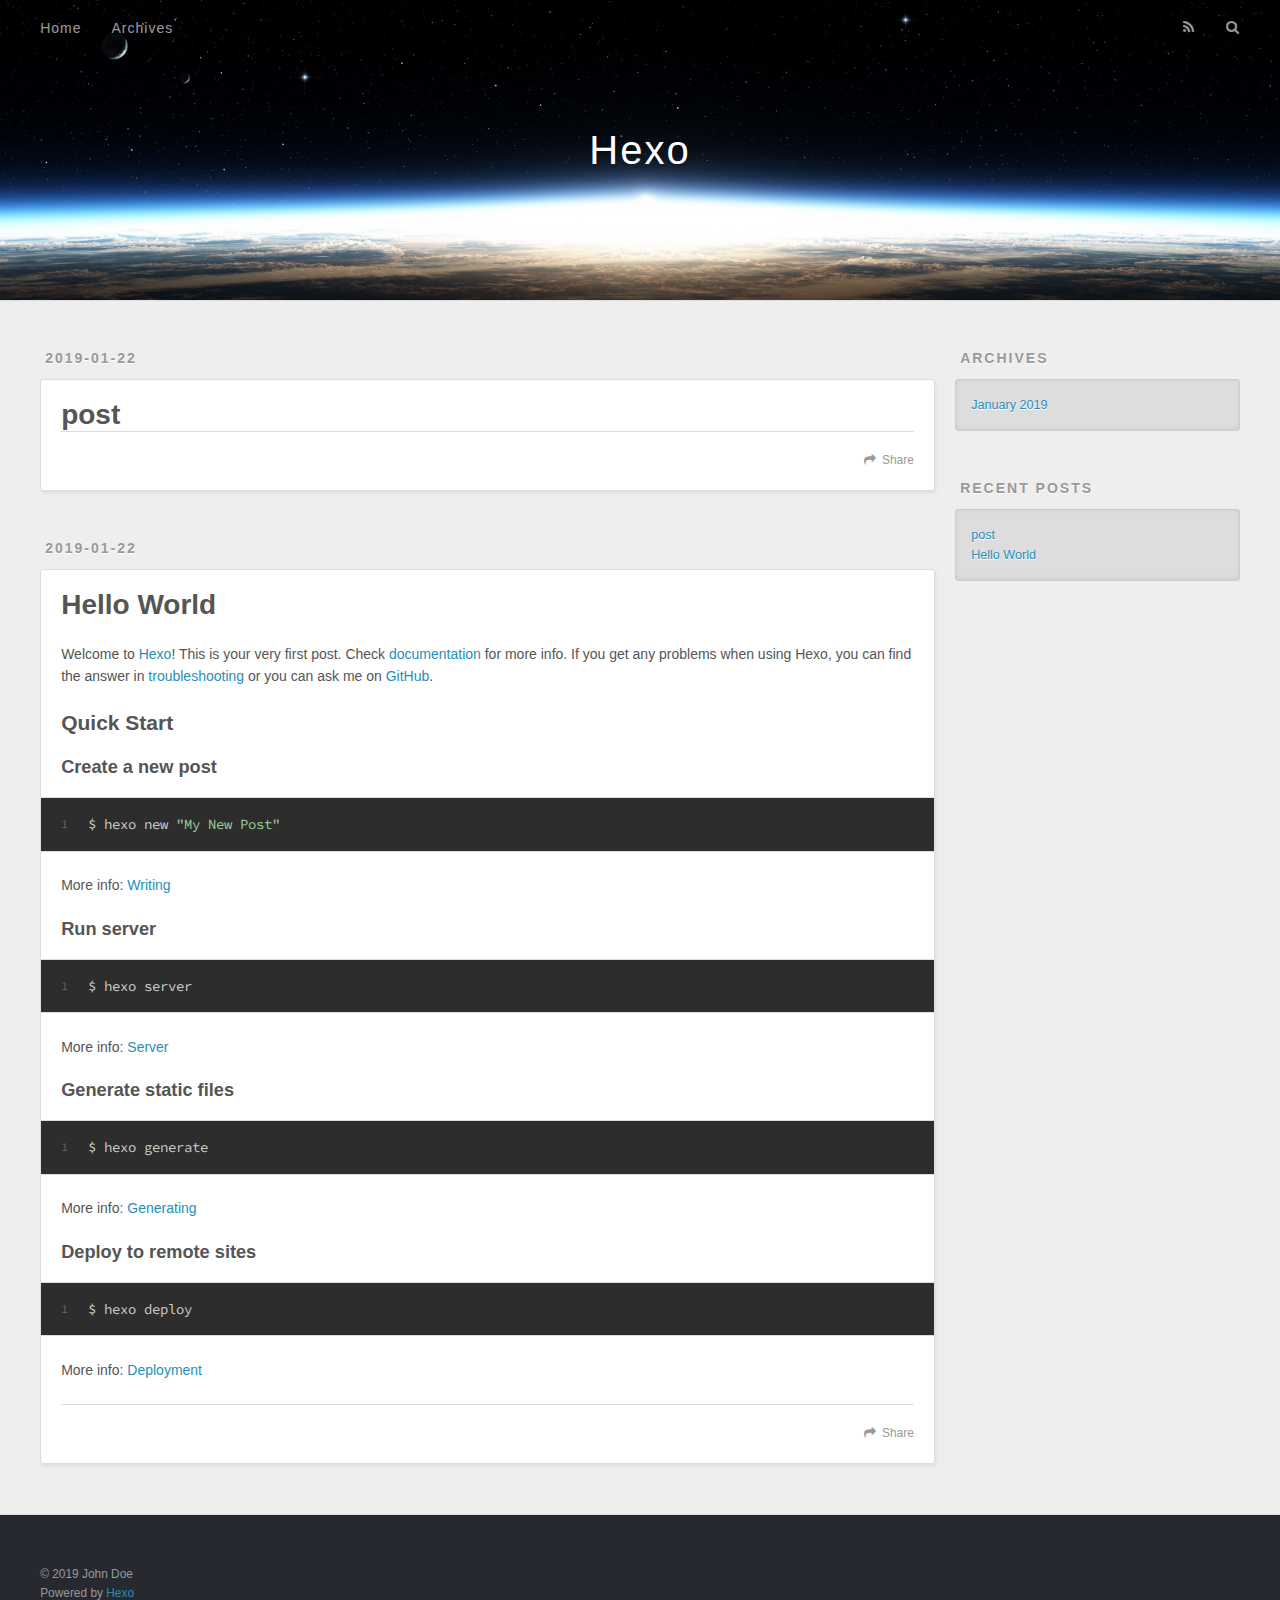
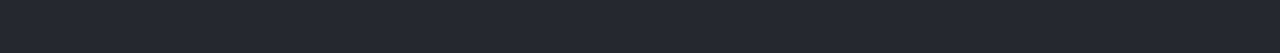
==== index.html @ 8feffb4b "Site updated: 2019-01-22 22:47:44" ====
<!DOCTYPE html>
<html>
<head><meta name="generator" content="Hexo 3.8.0">
  <meta charset="utf-8">
  

  
  <title>Hexo</title>
  <meta name="viewport" content="width=device-width, initial-scale=1, maximum-scale=1">
  <meta property="og:type" content="website">
<meta property="og:title" content="Hexo">
<meta property="og:url" content="http://yoursite.com/index.html">
<meta property="og:site_name" content="Hexo">
<meta property="og:locale" content="default">
<meta name="twitter:card" content="summary">
<meta name="twitter:title" content="Hexo">
  
    <link rel="alternate" href="/atom.xml" title="Hexo" type="application/atom+xml">
  
  
    <link rel="icon" href="/favicon.png">
  
  
    <link href="//fonts.googleapis.com/css?family=Source+Code+Pro" rel="stylesheet" type="text/css">
  
  <link rel="stylesheet" href="/css/style.css">
</head>
</html>
<body>
  <div id="container">
    <div id="wrap">
      <header id="header">
  <div id="banner"></div>
  <div id="header-outer" class="outer">
    <div id="header-title" class="inner">
      <h1 id="logo-wrap">
        <a href="/" id="logo">Hexo</a>
      </h1>
      
    </div>
    <div id="header-inner" class="inner">
      <nav id="main-nav">
        <a id="main-nav-toggle" class="nav-icon"></a>
        
          <a class="main-nav-link" href="/">Home</a>
        
          <a class="main-nav-link" href="/archives">Archives</a>
        
      </nav>
      <nav id="sub-nav">
        
          <a id="nav-rss-link" class="nav-icon" href="/atom.xml" title="RSS Feed"></a>
        
        <a id="nav-search-btn" class="nav-icon" title="Search"></a>
      </nav>
      <div id="search-form-wrap">
        <form action="//google.com/search" method="get" accept-charset="UTF-8" class="search-form"><input type="search" name="q" class="search-form-input" placeholder="Search"><button type="submit" class="search-form-submit">&#xF002;</button><input type="hidden" name="sitesearch" value="http://yoursite.com"></form>
      </div>
    </div>
  </div>
</header>
      <div class="outer">
        <section id="main">
  
    <article id="post-post" class="article article-type-post" itemscope="" itemprop="blogPost">
  <div class="article-meta">
    <a href="/2019/01/22/post/" class="article-date">
  <time datetime="2019-01-22T14:46:24.000Z" itemprop="datePublished">2019-01-22</time>
</a>
    
  </div>
  <div class="article-inner">
    
    
      <header class="article-header">
        
  
    <h1 itemprop="name">
      <a class="article-title" href="/2019/01/22/post/">post</a>
    </h1>
  

      </header>
    
    <div class="article-entry" itemprop="articleBody">
      
        
      
    </div>
    <footer class="article-footer">
      <a data-url="http://yoursite.com/2019/01/22/post/" data-id="cjr7vj45r0001ti628z72tds7" class="article-share-link">Share</a>
      
      
    </footer>
  </div>
  
</article>


  
    <article id="post-hello-world" class="article article-type-post" itemscope="" itemprop="blogPost">
  <div class="article-meta">
    <a href="/2019/01/22/hello-world/" class="article-date">
  <time datetime="2019-01-22T14:28:07.000Z" itemprop="datePublished">2019-01-22</time>
</a>
    
  </div>
  <div class="article-inner">
    
    
      <header class="article-header">
        
  
    <h1 itemprop="name">
      <a class="article-title" href="/2019/01/22/hello-world/">Hello World</a>
    </h1>
  

      </header>
    
    <div class="article-entry" itemprop="articleBody">
      
        <p>Welcome to <a href="https://hexo.io/" target="_blank" rel="noopener">Hexo</a>! This is your very first post. Check <a href="https://hexo.io/docs/" target="_blank" rel="noopener">documentation</a> for more info. If you get any problems when using Hexo, you can find the answer in <a href="https://hexo.io/docs/troubleshooting.html" target="_blank" rel="noopener">troubleshooting</a> or you can ask me on <a href="https://github.com/hexojs/hexo/issues" target="_blank" rel="noopener">GitHub</a>.</p>
<h2 id="Quick-Start"><a href="#Quick-Start" class="headerlink" title="Quick Start"></a>Quick Start</h2><h3 id="Create-a-new-post"><a href="#Create-a-new-post" class="headerlink" title="Create a new post"></a>Create a new post</h3><figure class="highlight bash"><table><tr><td class="gutter"><pre><span class="line">1</span><br></pre></td><td class="code"><pre><span class="line">$ hexo new <span class="string">"My New Post"</span></span><br></pre></td></tr></table></figure>
<p>More info: <a href="https://hexo.io/docs/writing.html" target="_blank" rel="noopener">Writing</a></p>
<h3 id="Run-server"><a href="#Run-server" class="headerlink" title="Run server"></a>Run server</h3><figure class="highlight bash"><table><tr><td class="gutter"><pre><span class="line">1</span><br></pre></td><td class="code"><pre><span class="line">$ hexo server</span><br></pre></td></tr></table></figure>
<p>More info: <a href="https://hexo.io/docs/server.html" target="_blank" rel="noopener">Server</a></p>
<h3 id="Generate-static-files"><a href="#Generate-static-files" class="headerlink" title="Generate static files"></a>Generate static files</h3><figure class="highlight bash"><table><tr><td class="gutter"><pre><span class="line">1</span><br></pre></td><td class="code"><pre><span class="line">$ hexo generate</span><br></pre></td></tr></table></figure>
<p>More info: <a href="https://hexo.io/docs/generating.html" target="_blank" rel="noopener">Generating</a></p>
<h3 id="Deploy-to-remote-sites"><a href="#Deploy-to-remote-sites" class="headerlink" title="Deploy to remote sites"></a>Deploy to remote sites</h3><figure class="highlight bash"><table><tr><td class="gutter"><pre><span class="line">1</span><br></pre></td><td class="code"><pre><span class="line">$ hexo deploy</span><br></pre></td></tr></table></figure>
<p>More info: <a href="https://hexo.io/docs/deployment.html" target="_blank" rel="noopener">Deployment</a></p>

      
    </div>
    <footer class="article-footer">
      <a data-url="http://yoursite.com/2019/01/22/hello-world/" data-id="cjr7vj45l0000ti627uyu0c24" class="article-share-link">Share</a>
      
      
    </footer>
  </div>
  
</article>


  


</section>
        
          <aside id="sidebar">
  
    

  
    

  
    
  
    
  <div class="widget-wrap">
    <h3 class="widget-title">Archives</h3>
    <div class="widget">
      <ul class="archive-list"><li class="archive-list-item"><a class="archive-list-link" href="/archives/2019/01/">January 2019</a></li></ul>
    </div>
  </div>


  
    
  <div class="widget-wrap">
    <h3 class="widget-title">Recent Posts</h3>
    <div class="widget">
      <ul>
        
          <li>
            <a href="/2019/01/22/post/">post</a>
          </li>
        
          <li>
            <a href="/2019/01/22/hello-world/">Hello World</a>
          </li>
        
      </ul>
    </div>
  </div>

  
</aside>
        
      </div>
      <footer id="footer">
  
  <div class="outer">
    <div id="footer-info" class="inner">
      &copy; 2019 John Doe<br>
      Powered by <a href="http://hexo.io/" target="_blank">Hexo</a>
    </div>
  </div>
</footer>
    </div>
    <nav id="mobile-nav">
  
    <a href="/" class="mobile-nav-link">Home</a>
  
    <a href="/archives" class="mobile-nav-link">Archives</a>
  
</nav>
    

<script src="//ajax.googleapis.com/ajax/libs/jquery/2.0.3/jquery.min.js"></script>


  <link rel="stylesheet" href="/fancybox/jquery.fancybox.css">
  <script src="/fancybox/jquery.fancybox.pack.js"></script>


<script src="/js/script.js"></script>



  </div>
</body>
</html>
---- css/style.css ----
body {
  width: 100%;
}
body:before,
body:after {
  content: "";
  display: table;
}
body:after {
  clear: both;
}
html,
body,
div,
span,
applet,
object,
iframe,
h1,
h2,
h3,
h4,
h5,
h6,
p,
blockquote,
pre,
a,
abbr,
acronym,
address,
big,
cite,
code,
del,
dfn,
em,
img,
ins,
kbd,
q,
s,
samp,
small,
strike,
strong,
sub,
sup,
tt,
var,
dl,
dt,
dd,
ol,
ul,
li,
fieldset,
form,
label,
legend,
table,
caption,
tbody,
tfoot,
thead,
tr,
th,
td {
  margin: 0;
  padding: 0;
  border: 0;
  outline: 0;
  font-weight: inherit;
  font-style: inherit;
  font-family: inherit;
  font-size: 100%;
  vertical-align: baseline;
}
body {
  line-height: 1;
  color: #000;
  background: #fff;
}
ol,
ul {
  list-style: none;
}
table {
  border-collapse: separate;
  border-spacing: 0;
  vertical-align: middle;
}
caption,
th,
td {
  text-align: left;
  font-weight: normal;
  vertical-align: middle;
}
a img {
  border: none;
}
input,
button {
  margin: 0;
  padding: 0;
}
input::-moz-focus-inner,
button::-moz-focus-inner {
  border: 0;
  padding: 0;
}
@font-face {
  font-family: FontAwesome;
  font-style: normal;
  font-weight: normal;
  src: url("fonts/fontawesome-webfont.eot?v=#4.0.3");
  src: url("fonts/fontawesome-webfont.eot?#iefix&v=#4.0.3") format("embedded-opentype"), url("fonts/fontawesome-webfont.woff?v=#4.0.3") format("woff"), url("fonts/fontawesome-webfont.ttf?v=#4.0.3") format("truetype"), url("fonts/fontawesome-webfont.svg#fontawesomeregular?v=#4.0.3") format("svg");
}
html,
body,
#container {
  height: 100%;
}
body {
  background: #eee;
  font: 14px -apple-system, BlinkMacSystemFont, "Segoe UI", "Roboto", "Oxygen", "Ubuntu", "Cantarell", "Fira Sans", "Droid Sans", "Helvetica Neue", sans-serif;
  -webkit-text-size-adjust: 100%;
}
.outer {
  max-width: 1220px;
  margin: 0 auto;
  padding: 0 20px;
}
.outer:before,
.outer:after {
  content: "";
  display: table;
}
.outer:after {
  clear: both;
}
.inner {
  display: inline;
  float: left;
  width: 98.33333333333333%;
  margin: 0 0.833333333333333%;
}
.left,
.alignleft {
  float: left;
}
.right,
.alignright {
  float: right;
}
.clear {
  clear: both;
}
#container {
  position: relative;
}
.mobile-nav-on {
  overflow: hidden;
}
#wrap {
  height: 100%;
  width: 100%;
  position: absolute;
  top: 0;
  left: 0;
  -webkit-transition: 0.2s ease-out;
  -moz-transition: 0.2s ease-out;
  -ms-transition: 0.2s ease-out;
  transition: 0.2s ease-out;
  z-index: 1;
  background: #eee;
}
.mobile-nav-on #wrap {
  left: 280px;
}
@media screen and (min-width: 768px) {
  #main {
    display: inline;
    float: left;
    width: 73.33333333333333%;
    margin: 0 0.833333333333333%;
  }
}
.article-date,
.article-category-link,
.archive-year,
.widget-title {
  text-decoration: none;
  text-transform: uppercase;
  letter-spacing: 2px;
  color: #999;
  margin-bottom: 1em;
  margin-left: 5px;
  line-height: 1em;
  text-shadow: 0 1px #fff;
  font-weight: bold;
}
.article-inner,
.archive-article-inner {
  background: #fff;
  -webkit-box-shadow: 1px 2px 3px #ddd;
  box-shadow: 1px 2px 3px #ddd;
  border: 1px solid #ddd;
  border-radius: 3px;
}
.article-entry h1,
.widget h1 {
  font-size: 2em;
}
.article-entry h2,
.widget h2 {
  font-size: 1.5em;
}
.article-entry h3,
.widget h3 {
  font-size: 1.3em;
}
.article-entry h4,
.widget h4 {
  font-size: 1.2em;
}
.article-entry h5,
.widget h5 {
  font-size: 1em;
}
.article-entry h6,
.widget h6 {
  font-size: 1em;
  color: #999;
}
.article-entry hr,
.widget hr {
  border: 1px dashed #ddd;
}
.article-entry strong,
.widget strong {
  font-weight: bold;
}
.article-entry em,
.widget em,
.article-entry cite,
.widget cite {
  font-style: italic;
}
.article-entry sup,
.widget sup,
.article-entry sub,
.widget sub {
  font-size: 0.75em;
  line-height: 0;
  position: relative;
  vertical-align: baseline;
}
.article-entry sup,
.widget sup {
  top: -0.5em;
}
.article-entry sub,
.widget sub {
  bottom: -0.2em;
}
.article-entry small,
.widget small {
  font-size: 0.85em;
}
.article-entry acronym,
.widget acronym,
.article-entry abbr,
.widget abbr {
  border-bottom: 1px dotted;
}
.article-entry ul,
.widget ul,
.article-entry ol,
.widget ol,
.article-entry dl,
.widget dl {
  margin: 0 20px;
  line-height: 1.6em;
}
.article-entry ul ul,
.widget ul ul,
.article-entry ol ul,
.widget ol ul,
.article-entry ul ol,
.widget ul ol,
.article-entry ol ol,
.widget ol ol {
  margin-top: 0;
  margin-bottom: 0;
}
.article-entry ul,
.widget ul {
  list-style: disc;
}
.article-entry ol,
.widget ol {
  list-style: decimal;
}
.article-entry dt,
.widget dt {
  font-weight: bold;
}
#header {
  height: 300px;
  position: relative;
  border-bottom: 1px solid #ddd;
}
#header:before,
#header:after {
  content: "";
  position: absolute;
  left: 0;
  right: 0;
  height: 40px;
}
#header:before {
  top: 0;
  background: -webkit-linear-gradient(rgba(0,0,0,0.2), transparent);
  background: -moz-linear-gradient(rgba(0,0,0,0.2), transparent);
  background: -ms-linear-gradient(rgba(0,0,0,0.2), transparent);
  background: linear-gradient(rgba(0,0,0,0.2), transparent);
}
#header:after {
  bottom: 0;
  background: -webkit-linear-gradient(transparent, rgba(0,0,0,0.2));
  background: -moz-linear-gradient(transparent, rgba(0,0,0,0.2));
  background: -ms-linear-gradient(transparent, rgba(0,0,0,0.2));
  background: linear-gradient(transparent, rgba(0,0,0,0.2));
}
#header-outer {
  height: 100%;
  position: relative;
}
#header-inner {
  position: relative;
  overflow: hidden;
}
#banner {
  position: absolute;
  top: 0;
  left: 0;
  width: 100%;
  height: 100%;
  background: url("images/banner.jpg") center #000;
  -webkit-background-size: cover;
  -moz-background-size: cover;
  background-size: cover;
  z-index: -1;
}
#header-title {
  text-align: center;
  height: 40px;
  position: absolute;
  top: 50%;
  left: 0;
  margin-top: -20px;
}
#logo,
#subtitle {
  text-decoration: none;
  color: #fff;
  font-weight: 300;
  text-shadow: 0 1px 4px rgba(0,0,0,0.3);
}
#logo {
  font-size: 40px;
  line-height: 40px;
  letter-spacing: 2px;
}
#subtitle {
  font-size: 16px;
  line-height: 16px;
  letter-spacing: 1px;
}
#subtitle-wrap {
  margin-top: 16px;
}
#main-nav {
  float: left;
  margin-left: -15px;
}
.nav-icon,
.main-nav-link {
  float: left;
  color: #fff;
  opacity: 0.6;
  text-decoration: none;
  text-shadow: 0 1px rgba(0,0,0,0.2);
  -webkit-transition: opacity 0.2s;
  -moz-transition: opacity 0.2s;
  -ms-transition: opacity 0.2s;
  transition: opacity 0.2s;
  display: block;
  padding: 20px 15px;
}
.nav-icon:hover,
.main-nav-link:hover {
  opacity: 1;
}
.nav-icon {
  font-family: FontAwesome;
  text-align: center;
  font-size: 14px;
  width: 14px;
  height: 14px;
  padding: 20px 15px;
  position: relative;
  cursor: pointer;
}
.main-nav-link {
  font-weight: 300;
  letter-spacing: 1px;
}
@media screen and (max-width: 479px) {
  .main-nav-link {
    display: none;
  }
}
#main-nav-toggle {
  display: none;
}
#main-nav-toggle:before {
  content: "\f0c9";
}
@media screen and (max-width: 479px) {
  #main-nav-toggle {
    display: block;
  }
}
#sub-nav {
  float: right;
  margin-right: -15px;
}
#nav-rss-link:before {
  content: "\f09e";
}
#nav-search-btn:before {
  content: "\f002";
}
#search-form-wrap {
  position: absolute;
  top: 15px;
  width: 150px;
  height: 30px;
  right: -150px;
  opacity: 0;
  -webkit-transition: 0.2s ease-out;
  -moz-transition: 0.2s ease-out;
  -ms-transition: 0.2s ease-out;
  transition: 0.2s ease-out;
}
#search-form-wrap.on {
  opacity: 1;
  right: 0;
}
@media screen and (max-width: 479px) {
  #search-form-wrap {
    width: 100%;
    right: -100%;
  }
}
.search-form {
  position: absolute;
  top: 0;
  left: 0;
  right: 0;
  background: #fff;
  padding: 5px 15px;
  border-radius: 15px;
  -webkit-box-shadow: 0 0 10px rgba(0,0,0,0.3);
  box-shadow: 0 0 10px rgba(0,0,0,0.3);
}
.search-form-input {
  border: none;
  background: none;
  color: #555;
  width: 100%;
  font: 13px -apple-system, BlinkMacSystemFont, "Segoe UI", "Roboto", "Oxygen", "Ubuntu", "Cantarell", "Fira Sans", "Droid Sans", "Helvetica Neue", sans-serif;
  outline: none;
}
.search-form-input::-webkit-search-results-decoration,
.search-form-input::-webkit-search-cancel-button {
  -webkit-appearance: none;
}
.search-form-submit {
  position: absolute;
  top: 50%;
  right: 10px;
  margin-top: -7px;
  font: 13px FontAwesome;
  border: none;
  background: none;
  color: #bbb;
  cursor: pointer;
}
.search-form-submit:hover,
.search-form-submit:focus {
  color: #777;
}
.article {
  margin: 50px 0;
}
.article-inner {
  overflow: hidden;
}
.article-meta:before,
.article-meta:after {
  content: "";
  display: table;
}
.article-meta:after {
  clear: both;
}
.article-date {
  float: left;
}
.article-category {
  float: left;
  line-height: 1em;
  color: #ccc;
  text-shadow: 0 1px #fff;
  margin-left: 8px;
}
.article-category:before {
  content: "\2022";
}
.article-category-link {
  margin: 0 12px 1em;
}
.article-header {
  padding: 20px 20px 0;
}
.article-title {
  text-decoration: none;
  font-size: 2em;
  font-weight: bold;
  color: #555;
  line-height: 1.1em;
  -webkit-transition: color 0.2s;
  -moz-transition: color 0.2s;
  -ms-transition: color 0.2s;
  transition: color 0.2s;
}
a.article-title:hover {
  color: #258fb8;
}
.article-entry {
  color: #555;
  padding: 0 20px;
}
.article-entry:before,
.article-entry:after {
  content: "";
  display: table;
}
.article-entry:after {
  clear: both;
}
.article-entry p,
.article-entry table {
  line-height: 1.6em;
  margin: 1.6em 0;
}
.article-entry h1,
.article-entry h2,
.article-entry h3,
.article-entry h4,
.article-entry h5,
.article-entry h6 {
  font-weight: bold;
}
.article-entry h1,
.article-entry h2,
.article-entry h3,
.article-entry h4,
.article-entry h5,
.article-entry h6 {
  line-height: 1.1em;
  margin: 1.1em 0;
}
.article-entry a {
  color: #258fb8;
  text-decoration: none;
}
.article-entry a:hover {
  text-decoration: underline;
}
.article-entry ul,
.article-entry ol,
.article-entry dl {
  margin-top: 1.6em;
  margin-bottom: 1.6em;
}
.article-entry img,
.article-entry video {
  max-width: 100%;
  height: auto;
  display: block;
  margin: auto;
}
.article-entry iframe {
  border: none;
}
.article-entry table {
  width: 100%;
  border-collapse: collapse;
  border-spacing: 0;
}
.article-entry th {
  font-weight: bold;
  border-bottom: 3px solid #ddd;
  padding-bottom: 0.5em;
}
.article-entry td {
  border-bottom: 1px solid #ddd;
  padding: 10px 0;
}
.article-entry blockquote {
  font-family: Georgia, "Times New Roman", serif;
  font-size: 1.4em;
  margin: 1.6em 20px;
  text-align: center;
}
.article-entry blockquote footer {
  font-size: 14px;
  margin: 1.6em 0;
  font-family: -apple-system, BlinkMacSystemFont, "Segoe UI", "Roboto", "Oxygen", "Ubuntu", "Cantarell", "Fira Sans", "Droid Sans", "Helvetica Neue", sans-serif;
}
.article-entry blockquote footer cite:before {
  content: "—";
  padding: 0 0.5em;
}
.article-entry .pullquote {
  text-align: left;
  width: 45%;
  margin: 0;
}
.article-entry .pullquote.left {
  margin-left: 0.5em;
  margin-right: 1em;
}
.article-entry .pullquote.right {
  margin-right: 0.5em;
  margin-left: 1em;
}
.article-entry .caption {
  color: #999;
  display: block;
  font-size: 0.9em;
  margin-top: 0.5em;
  position: relative;
  text-align: center;
}
.article-entry .video-container {
  position: relative;
  padding-top: 56.25%;
  height: 0;
  overflow: hidden;
}
.article-entry .video-container iframe,
.article-entry .video-container object,
.article-entry .video-container embed {
  position: absolute;
  top: 0;
  left: 0;
  width: 100%;
  height: 100%;
  margin-top: 0;
}
.article-more-link a {
  display: inline-block;
  line-height: 1em;
  padding: 6px 15px;
  border-radius: 15px;
  background: #eee;
  color: #999;
  text-shadow: 0 1px #fff;
  text-decoration: none;
}
.article-more-link a:hover {
  background: #258fb8;
  color: #fff;
  text-decoration: none;
  text-shadow: 0 1px #1e7293;
}
.article-footer {
  font-size: 0.85em;
  line-height: 1.6em;
  border-top: 1px solid #ddd;
  padding-top: 1.6em;
  margin: 0 20px 20px;
}
.article-footer:before,
.article-footer:after {
  content: "";
  display: table;
}
.article-footer:after {
  clear: both;
}
.article-footer a {
  color: #999;
  text-decoration: none;
}
.article-footer a:hover {
  color: #555;
}
.article-tag-list-item {
  float: left;
  margin-right: 10px;
}
.article-tag-list-link:before {
  content: "#";
}
.article-comment-link {
  float: right;
}
.article-comment-link:before {
  content: "\f075";
  font-family: FontAwesome;
  padding-right: 8px;
}
.article-share-link {
  cursor: pointer;
  float: right;
  margin-left: 20px;
}
.article-share-link:before {
  content: "\f064";
  font-family: FontAwesome;
  padding-right: 6px;
}
#article-nav {
  position: relative;
}
#article-nav:before,
#article-nav:after {
  content: "";
  display: table;
}
#article-nav:after {
  clear: both;
}
@media screen and (min-width: 768px) {
  #article-nav {
    margin: 50px 0;
  }
  #article-nav:before {
    width: 8px;
    height: 8px;
    position: absolute;
    top: 50%;
    left: 50%;
    margin-top: -4px;
    margin-left: -4px;
    content: "";
    border-radius: 50%;
    background: #ddd;
    -webkit-box-shadow: 0 1px 2px #fff;
    box-shadow: 0 1px 2px #fff;
  }
}
.article-nav-link-wrap {
  text-decoration: none;
  text-shadow: 0 1px #fff;
  color: #999;
  -webkit-box-sizing: border-box;
  -moz-box-sizing: border-box;
  box-sizing: border-box;
  margin-top: 50px;
  text-align: center;
  display: block;
}
.article-nav-link-wrap:hover {
  color: #555;
}
@media screen and (min-width: 768px) {
  .article-nav-link-wrap {
    width: 50%;
    margin-top: 0;
  }
}
@media screen and (min-width: 768px) {
  #article-nav-newer {
    float: left;
    text-align: right;
    padding-right: 20px;
  }
}
@media screen and (min-width: 768px) {
  #article-nav-older {
    float: right;
    text-align: left;
    padding-left: 20px;
  }
}
.article-nav-caption {
  text-transform: uppercase;
  letter-spacing: 2px;
  color: #ddd;
  line-height: 1em;
  font-weight: bold;
}
#article-nav-newer .article-nav-caption {
  margin-right: -2px;
}
.article-nav-title {
  font-size: 0.85em;
  line-height: 1.6em;
  margin-top: 0.5em;
}
.article-share-box {
  position: absolute;
  display: none;
  background: #fff;
  -webkit-box-shadow: 1px 2px 10px rgba(0,0,0,0.2);
  box-shadow: 1px 2px 10px rgba(0,0,0,0.2);
  border-radius: 3px;
  margin-left: -145px;
  overflow: hidden;
  z-index: 1;
}
.article-share-box.on {
  display: block;
}
.article-share-input {
  width: 100%;
  background: none;
  -webkit-box-sizing: border-box;
  -moz-box-sizing: border-box;
  box-sizing: border-box;
  font: 14px -apple-system, BlinkMacSystemFont, "Segoe UI", "Roboto", "Oxygen", "Ubuntu", "Cantarell", "Fira Sans", "Droid Sans", "Helvetica Neue", sans-serif;
  padding: 0 15px;
  color: #555;
  outline: none;
  border: 1px solid #ddd;
  border-radius: 3px 3px 0 0;
  height: 36px;
  line-height: 36px;
}
.article-share-links {
  background: #eee;
}
.article-share-links:before,
.article-share-links:after {
  content: "";
  display: table;
}
.article-share-links:after {
  clear: both;
}
.article-share-twitter,
.article-share-facebook,
.article-share-pinterest,
.article-share-google {
  width: 50px;
  height: 36px;
  display: block;
  float: left;
  position: relative;
  color: #999;
  text-shadow: 0 1px #fff;
}
.article-share-twitter:before,
.article-share-facebook:before,
.article-share-pinterest:before,
.article-share-google:before {
  font-size: 20px;
  font-family: FontAwesome;
  width: 20px;
  height: 20px;
  position: absolute;
  top: 50%;
  left: 50%;
  margin-top: -10px;
  margin-left: -10px;
  text-align: center;
}
.article-share-twitter:hover,
.article-share-facebook:hover,
.article-share-pinterest:hover,
.article-share-google:hover {
  color: #fff;
}
.article-share-twitter:before {
  content: "\f099";
}
.article-share-twitter:hover {
  background: #00aced;
  text-shadow: 0 1px #008abe;
}
.article-share-facebook:before {
  content: "\f09a";
}
.article-share-facebook:hover {
  background: #3b5998;
  text-shadow: 0 1px #2f477a;
}
.article-share-pinterest:before {
  content: "\f0d2";
}
.article-share-pinterest:hover {
  background: #cb2027;
  text-shadow: 0 1px #a21a1f;
}
.article-share-google:before {
  content: "\f0d5";
}
.article-share-google:hover {
  background: #dd4b39;
  text-shadow: 0 1px #be3221;
}
.article-gallery {
  background: #000;
  position: relative;
}
.article-gallery-photos {
  position: relative;
  overflow: hidden;
}
.article-gallery-img {
  display: none;
  max-width: 100%;
}
.article-gallery-img:first-child {
  display: block;
}
.article-gallery-img.loaded {
  position: absolute;
  display: block;
}
.article-gallery-img img {
  display: block;
  max-width: 100%;
  margin: 0 auto;
}
#comments {
  background: #fff;
  -webkit-box-shadow: 1px 2px 3px #ddd;
  box-shadow: 1px 2px 3px #ddd;
  padding: 20px;
  border: 1px solid #ddd;
  border-radius: 3px;
  margin: 50px 0;
}
#comments a {
  color: #258fb8;
}
.archives-wrap {
  margin: 50px 0;
}
.archives:before,
.archives:after {
  content: "";
  display: table;
}
.archives:after {
  clear: both;
}
.archive-year-wrap {
  margin-bottom: 1em;
}
.archives {
  -webkit-column-gap: 10px;
  -moz-column-gap: 10px;
  column-gap: 10px;
}
@media screen and (min-width: 480px) and (max-width: 767px) {
  .archives {
    -webkit-column-count: 2;
    -moz-column-count: 2;
    column-count: 2;
  }
}
@media screen and (min-width: 768px) {
  .archives {
    -webkit-column-count: 3;
    -moz-column-count: 3;
    column-count: 3;
  }
}
.archive-article {
  -webkit-column-break-inside: avoid;
  page-break-inside: avoid;
  overflow: hidden;
  break-inside: avoid-column;
}
.archive-article-inner {
  padding: 10px;
  margin-bottom: 15px;
}
.archive-article-title {
  text-decoration: none;
  font-weight: bold;
  color: #555;
  -webkit-transition: color 0.2s;
  -moz-transition: color 0.2s;
  -ms-transition: color 0.2s;
  transition: color 0.2s;
  line-height: 1.6em;
}
.archive-article-title:hover {
  color: #258fb8;
}
.archive-article-footer {
  margin-top: 1em;
}
.archive-article-date {
  color: #999;
  text-decoration: none;
  font-size: 0.85em;
  line-height: 1em;
  margin-bottom: 0.5em;
  display: block;
}
#page-nav {
  margin: 50px auto;
  background: #fff;
  -webkit-box-shadow: 1px 2px 3px #ddd;
  box-shadow: 1px 2px 3px #ddd;
  border: 1px solid #ddd;
  border-radius: 3px;
  text-align: center;
  color: #999;
  overflow: hidden;
}
#page-nav:before,
#page-nav:after {
  content: "";
  display: table;
}
#page-nav:after {
  clear: both;
}
#page-nav a,
#page-nav span {
  padding: 10px 20px;
  line-height: 1;
  height: 2ex;
}
#page-nav a {
  color: #999;
  text-decoration: none;
}
#page-nav a:hover {
  background: #999;
  color: #fff;
}
#page-nav .prev {
  float: left;
}
#page-nav .next {
  float: right;
}
#page-nav .page-number {
  display: inline-block;
}
@media screen and (max-width: 479px) {
  #page-nav .page-number {
    display: none;
  }
}
#page-nav .current {
  color: #555;
  font-weight: bold;
}
#page-nav .space {
  color: #ddd;
}
#footer {
  background: #262a30;
  padding: 50px 0;
  border-top: 1px solid #ddd;
  color: #999;
}
#footer a {
  color: #258fb8;
  text-decoration: none;
}
#footer a:hover {
  text-decoration: underline;
}
#footer-info {
  line-height: 1.6em;
  font-size: 0.85em;
}
.article-entry pre,
.article-entry .highlight {
  background: #2d2d2d;
  margin: 0 -20px;
  padding: 15px 20px;
  border-style: solid;
  border-color: #ddd;
  border-width: 1px 0;
  overflow: auto;
  color: #ccc;
  line-height: 22.400000000000002px;
}
.article-entry .highlight .gutter pre,
.article-entry .gist .gist-file .gist-data .line-numbers {
  color: #666;
  font-size: 0.85em;
}
.article-entry pre,
.article-entry code {
  font-family: "Source Code Pro", Consolas, Monaco, Menlo, Consolas, monospace;
}
.article-entry code {
  background: #eee;
  text-shadow: 0 1px #fff;
  padding: 0 0.3em;
}
.article-entry pre code {
  background: none;
  text-shadow: none;
  padding: 0;
}
.article-entry .highlight pre {
  border: none;
  margin: 0;
  padding: 0;
}
.article-entry .highlight table {
  margin: 0;
  width: auto;
}
.article-entry .highlight td {
  border: none;
  padding: 0;
}
.article-entry .highlight figcaption {
  font-size: 0.85em;
  color: #999;
  line-height: 1em;
  margin-bottom: 1em;
}
.article-entry .highlight figcaption:before,
.article-entry .highlight figcaption:after {
  content: "";
  display: table;
}
.article-entry .highlight figcaption:after {
  clear: both;
}
.article-entry .highlight figcaption a {
  float: right;
}
.article-entry .highlight .gutter pre {
  text-align: right;
  padding-right: 20px;
}
.article-entry .highlight .line {
  height: 22.400000000000002px;
}
.article-entry .highlight .line.marked {
  background: #515151;
}
.article-entry .gist {
  margin: 0 -20px;
  border-style: solid;
  border-color: #ddd;
  border-width: 1px 0;
  background: #2d2d2d;
  padding: 15px 20px 15px 0;
}
.article-entry .gist .gist-file {
  border: none;
  font-family: "Source Code Pro", Consolas, Monaco, Menlo, Consolas, monospace;
  margin: 0;
}
.article-entry .gist .gist-file .gist-data {
  background: none;
  border: none;
}
.article-entry .gist .gist-file .gist-data .line-numbers {
  background: none;
  border: none;
  padding: 0 20px 0 0;
}
.article-entry .gist .gist-file .gist-data .line-data {
  padding: 0 !important;
}
.article-entry .gist .gist-file .highlight {
  margin: 0;
  padding: 0;
  border: none;
}
.article-entry .gist .gist-file .gist-meta {
  background: #2d2d2d;
  color: #999;
  font: 0.85em -apple-system, BlinkMacSystemFont, "Segoe UI", "Roboto", "Oxygen", "Ubuntu", "Cantarell", "Fira Sans", "Droid Sans", "Helvetica Neue", sans-serif;
  text-shadow: 0 0;
  padding: 0;
  margin-top: 1em;
  margin-left: 20px;
}
.article-entry .gist .gist-file .gist-meta a {
  color: #258fb8;
  font-weight: normal;
}
.article-entry .gist .gist-file .gist-meta a:hover {
  text-decoration: underline;
}
pre .comment,
pre .title {
  color: #999;
}
pre .variable,
pre .attribute,
pre .tag,
pre .regexp,
pre .ruby .constant,
pre .xml .tag .title,
pre .xml .pi,
pre .xml .doctype,
pre .html .doctype,
pre .css .id,
pre .css .class,
pre .css .pseudo {
  color: #f2777a;
}
pre .number,
pre .preprocessor,
pre .built_in,
pre .literal,
pre .params,
pre .constant {
  color: #f99157;
}
pre .class,
pre .ruby .class .title,
pre .css .rules .attribute {
  color: #9c9;
}
pre .string,
pre .value,
pre .inheritance,
pre .header,
pre .ruby .symbol,
pre .xml .cdata {
  color: #9c9;
}
pre .css .hexcolor {
  color: #6cc;
}
pre .function,
pre .python .decorator,
pre .python .title,
pre .ruby .function .title,
pre .ruby .title .keyword,
pre .perl .sub,
pre .javascript .title,
pre .coffeescript .title {
  color: #69c;
}
pre .keyword,
pre .javascript .function {
  color: #c9c;
}
@media screen and (max-width: 479px) {
  #mobile-nav {
    position: absolute;
    top: 0;
    left: 0;
    width: 280px;
    height: 100%;
    background: #191919;
    border-right: 1px solid #fff;
  }
}
@media screen and (max-width: 479px) {
  .mobile-nav-link {
    display: block;
    color: #999;
    text-decoration: none;
    padding: 15px 20px;
    font-weight: bold;
  }
  .mobile-nav-link:hover {
    color: #fff;
  }
}
@media screen and (min-width: 768px) {
  #sidebar {
    display: inline;
    float: left;
    width: 23.333333333333332%;
    margin: 0 0.833333333333333%;
  }
}
.widget-wrap {
  margin: 50px 0;
}
.widget {
  color: #777;
  text-shadow: 0 1px #fff;
  background: #ddd;
  -webkit-box-shadow: 0 -1px 4px #ccc inset;
  box-shadow: 0 -1px 4px #ccc inset;
  border: 1px solid #ccc;
  padding: 15px;
  border-radius: 3px;
}
.widget a {
  color: #258fb8;
  text-decoration: none;
}
.widget a:hover {
  text-decoration: underline;
}
.widget ul ul,
.widget ol ul,
.widget dl ul,
.widget ul ol,
.widget ol ol,
.widget dl ol,
.widget ul dl,
.widget ol dl,
.widget dl dl {
  margin-left: 15px;
  list-style: disc;
}
.widget {
  line-height: 1.6em;
  word-wrap: break-word;
  font-size: 0.9em;
}
.widget ul,
.widget ol {
  list-style: none;
  margin: 0;
}
.widget ul ul,
.widget ol ul,
.widget ul ol,
.widget ol ol {
  margin: 0 20px;
}
.widget ul ul,
.widget ol ul {
  list-style: disc;
}
.widget ul ol,
.widget ol ol {
  list-style: decimal;
}
.category-list-count,
.tag-list-count,
.archive-list-count {
  padding-left: 5px;
  color: #999;
  font-size: 0.85em;
}
.category-list-count:before,
.tag-list-count:before,
.archive-list-count:before {
  content: "(";
}
.category-list-count:after,
.tag-list-count:after,
.archive-list-count:after {
  content: ")";
}
.tagcloud a {
  margin-right: 5px;
  display: inline-block;
}
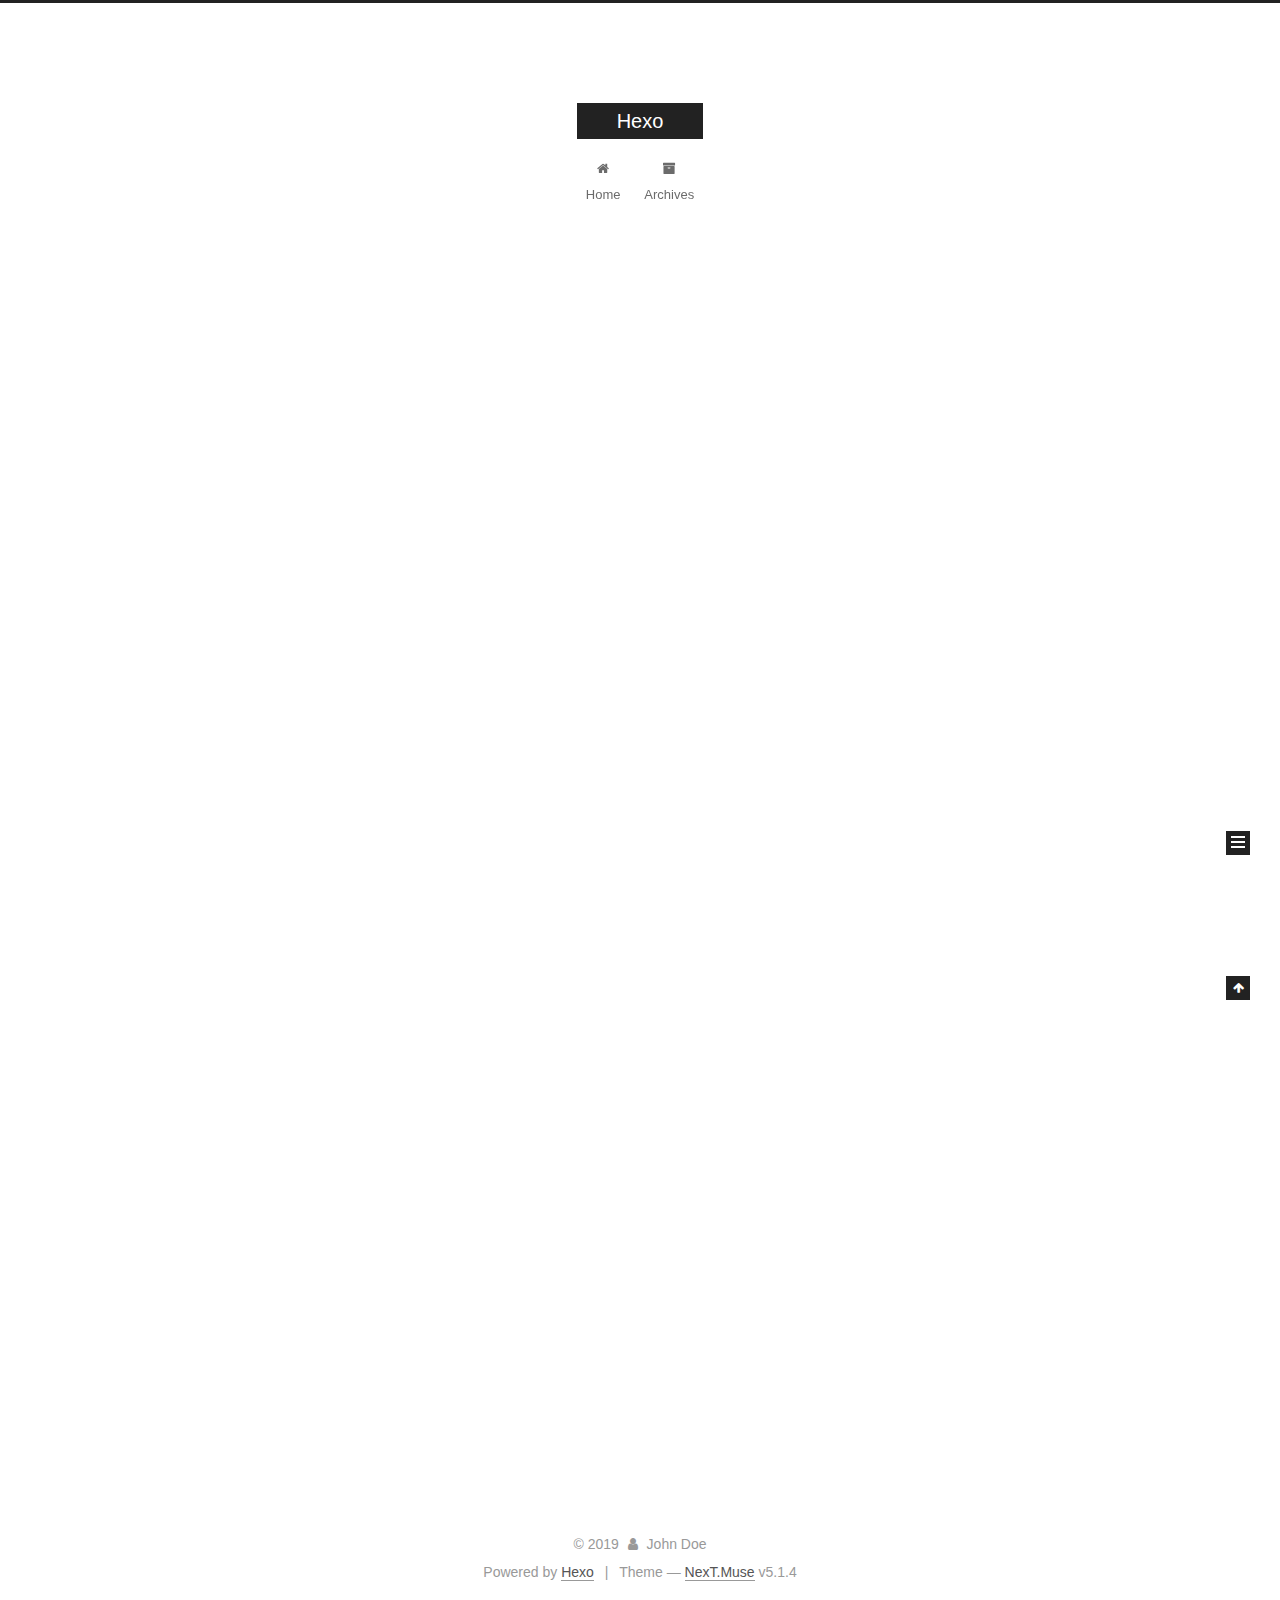
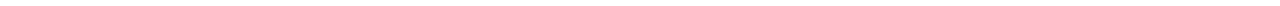
==== commit ebb6215e: "Site updated: 2019-01-22 23:08:40" ====
--- a/index.html
+++ b/index.html
@@ -1,126 +1,425 @@
 <!DOCTYPE html>
-<html>
+
+
+
+  
+
+
+<html class="theme-next muse use-motion" lang="">
 <head><meta name="generator" content="Hexo 3.8.0">
-  <meta charset="utf-8">
-  
-
-  
-  <title>Hexo</title>
-  <meta name="viewport" content="width=device-width, initial-scale=1, maximum-scale=1">
-  <meta property="og:type" content="website">
+  <meta charset="UTF-8">
+<meta http-equiv="X-UA-Compatible" content="IE=edge">
+<meta name="viewport" content="width=device-width, initial-scale=1, maximum-scale=1">
+<meta name="theme-color" content="#222">
+
+
+
+
+
+
+
+
+
+<meta http-equiv="Cache-Control" content="no-transform">
+<meta http-equiv="Cache-Control" content="no-siteapp">
+
+
+
+
+
+
+
+
+
+
+
+
+
+
+
+
+  
+  
+  <link href="/lib/fancybox/source/jquery.fancybox.css?v=2.1.5" rel="stylesheet" type="text/css">
+
+
+
+
+
+
+
+<link href="/lib/font-awesome/css/font-awesome.min.css?v=4.6.2" rel="stylesheet" type="text/css">
+
+<link href="/css/main.css?v=5.1.4" rel="stylesheet" type="text/css">
+
+
+  <link rel="apple-touch-icon" sizes="180x180" href="/images/apple-touch-icon-next.png?v=5.1.4">
+
+
+  <link rel="icon" type="image/png" sizes="32x32" href="/images/favicon-32x32-next.png?v=5.1.4">
+
+
+  <link rel="icon" type="image/png" sizes="16x16" href="/images/favicon-16x16-next.png?v=5.1.4">
+
+
+  <link rel="mask-icon" href="/images/logo.svg?v=5.1.4" color="#222">
+
+
+
+
+
+  <meta name="keywords" content="Hexo, NexT">
+
+
+
+
+
+
+
+
+
+
+<meta property="og:type" content="website">
 <meta property="og:title" content="Hexo">
 <meta property="og:url" content="http://yoursite.com/index.html">
 <meta property="og:site_name" content="Hexo">
 <meta property="og:locale" content="default">
 <meta name="twitter:card" content="summary">
 <meta name="twitter:title" content="Hexo">
-  
-    <link rel="alternate" href="/atom.xml" title="Hexo" type="application/atom+xml">
-  
-  
-    <link rel="icon" href="/favicon.png">
-  
-  
-    <link href="//fonts.googleapis.com/css?family=Source+Code+Pro" rel="stylesheet" type="text/css">
-  
-  <link rel="stylesheet" href="/css/style.css">
+
+
+
+<script type="text/javascript" id="hexo.configurations">
+  var NexT = window.NexT || {};
+  var CONFIG = {
+    root: '/',
+    scheme: 'Muse',
+    version: '5.1.4',
+    sidebar: {"position":"left","display":"post","offset":12,"b2t":false,"scrollpercent":false,"onmobile":false},
+    fancybox: true,
+    tabs: true,
+    motion: {"enable":true,"async":false,"transition":{"post_block":"fadeIn","post_header":"slideDownIn","post_body":"slideDownIn","coll_header":"slideLeftIn","sidebar":"slideUpIn"}},
+    duoshuo: {
+      userId: '0',
+      author: 'Author'
+    },
+    algolia: {
+      applicationID: '',
+      apiKey: '',
+      indexName: '',
+      hits: {"per_page":10},
+      labels: {"input_placeholder":"Search for Posts","hits_empty":"We didn't find any results for the search: ${query}","hits_stats":"${hits} results found in ${time} ms"}
+    }
+  };
+</script>
+
+
+
+  <link rel="canonical" href="http://yoursite.com/">
+
+
+
+
+
+  <title>Hexo</title>
+  
+
+
+
+
+
+
+
+
 </head>
-</html>
-<body>
-  <div id="container">
-    <div id="wrap">
-      <header id="header">
-  <div id="banner"></div>
-  <div id="header-outer" class="outer">
-    <div id="header-title" class="inner">
-      <h1 id="logo-wrap">
-        <a href="/" id="logo">Hexo</a>
-      </h1>
-      
+
+<body itemscope="" itemtype="http://schema.org/WebPage" lang="default">
+
+  
+  
+    
+  
+
+  <div class="container sidebar-position-left 
+  page-home">
+    <div class="headband"></div>
+
+    <header id="header" class="header" itemscope="" itemtype="http://schema.org/WPHeader">
+      <div class="header-inner"><div class="site-brand-wrapper">
+  <div class="site-meta ">
+    
+
+    <div class="custom-logo-site-title">
+      <a href="/" class="brand" rel="start">
+        <span class="logo-line-before"><i></i></span>
+        <span class="site-title">Hexo</span>
+        <span class="logo-line-after"><i></i></span>
+      </a>
     </div>
-    <div id="header-inner" class="inner">
-      <nav id="main-nav">
-        <a id="main-nav-toggle" class="nav-icon"></a>
-        
-          <a class="main-nav-link" href="/">Home</a>
-        
-          <a class="main-nav-link" href="/archives">Archives</a>
-        
-      </nav>
-      <nav id="sub-nav">
-        
-          <a id="nav-rss-link" class="nav-icon" href="/atom.xml" title="RSS Feed"></a>
-        
-        <a id="nav-search-btn" class="nav-icon" title="Search"></a>
-      </nav>
-      <div id="search-form-wrap">
-        <form action="//google.com/search" method="get" accept-charset="UTF-8" class="search-form"><input type="search" name="q" class="search-form-input" placeholder="Search"><button type="submit" class="search-form-submit">&#xF002;</button><input type="hidden" name="sitesearch" value="http://yoursite.com"></form>
-      </div>
+      
+        <p class="site-subtitle"></p>
+      
+  </div>
+
+  <div class="site-nav-toggle">
+    <button>
+      <span class="btn-bar"></span>
+      <span class="btn-bar"></span>
+      <span class="btn-bar"></span>
+    </button>
+  </div>
+</div>
+
+<nav class="site-nav">
+  
+
+  
+    <ul id="menu" class="menu">
+      
+        
+        <li class="menu-item menu-item-home">
+          <a href="/" rel="section">
+            
+              <i class="menu-item-icon fa fa-fw fa-home"></i> <br>
+            
+            Home
+          </a>
+        </li>
+      
+        
+        <li class="menu-item menu-item-archives">
+          <a href="/archives/" rel="section">
+            
+              <i class="menu-item-icon fa fa-fw fa-archive"></i> <br>
+            
+            Archives
+          </a>
+        </li>
+      
+
+      
+    </ul>
+  
+
+  
+</nav>
+
+
+
+ </div>
+    </header>
+
+    <main id="main" class="main">
+      <div class="main-inner">
+        <div class="content-wrap">
+          <div id="content" class="content">
+            
+  <section id="posts" class="posts-expand">
+    
+      
+
+  
+
+  
+  
+  
+
+  <article class="post post-type-normal" itemscope="" itemtype="http://schema.org/Article">
+  
+  
+  
+  <div class="post-block">
+    <link itemprop="mainEntityOfPage" href="http://yoursite.com/2019/01/22/post/">
+
+    <span hidden itemprop="author" itemscope="" itemtype="http://schema.org/Person">
+      <meta itemprop="name" content="John Doe">
+      <meta itemprop="description" content="">
+      <meta itemprop="image" content="/images/avatar.gif">
+    </span>
+
+    <span hidden itemprop="publisher" itemscope="" itemtype="http://schema.org/Organization">
+      <meta itemprop="name" content="Hexo">
+    </span>
+
+    
+      <header class="post-header">
+
+        
+        
+          <h1 class="post-title" itemprop="name headline">
+                
+                <a class="post-title-link" href="/2019/01/22/post/" itemprop="url">post</a></h1>
+        
+
+        <div class="post-meta">
+          <span class="post-time">
+            
+              <span class="post-meta-item-icon">
+                <i class="fa fa-calendar-o"></i>
+              </span>
+              
+                <span class="post-meta-item-text">Posted on</span>
+              
+              <time title="Post created" itemprop="dateCreated datePublished" datetime="2019-01-22T22:46:24+08:00">
+                2019-01-22
+              </time>
+            
+
+            
+
+            
+          </span>
+
+          
+
+          
+            
+          
+
+          
+          
+
+          
+
+          
+
+          
+
+        </div>
+      </header>
+    
+
+    
+    
+    
+    <div class="post-body" itemprop="articleBody">
+
+      
+      
+
+      
+        
+          
+            
+          
+        
+      
     </div>
-  </div>
-</header>
-      <div class="outer">
-        <section id="main">
-  
-    <article id="post-post" class="article article-type-post" itemscope="" itemprop="blogPost">
-  <div class="article-meta">
-    <a href="/2019/01/22/post/" class="article-date">
-  <time datetime="2019-01-22T14:46:24.000Z" itemprop="datePublished">2019-01-22</time>
-</a>
-    
-  </div>
-  <div class="article-inner">
-    
-    
-      <header class="article-header">
-        
-  
-    <h1 itemprop="name">
-      <a class="article-title" href="/2019/01/22/post/">post</a>
-    </h1>
-  
-
-      </header>
-    
-    <div class="article-entry" itemprop="articleBody">
-      
-        
-      
-    </div>
-    <footer class="article-footer">
-      <a data-url="http://yoursite.com/2019/01/22/post/" data-id="cjr7vj45r0001ti628z72tds7" class="article-share-link">Share</a>
-      
+    
+    
+    
+
+    
+
+    
+
+    
+
+    <footer class="post-footer">
+      
+
+      
+
+      
+
+      
+      
+        <div class="post-eof"></div>
       
     </footer>
   </div>
   
-</article>
-
-
-  
-    <article id="post-hello-world" class="article article-type-post" itemscope="" itemprop="blogPost">
-  <div class="article-meta">
-    <a href="/2019/01/22/hello-world/" class="article-date">
-  <time datetime="2019-01-22T14:28:07.000Z" itemprop="datePublished">2019-01-22</time>
-</a>
-    
-  </div>
-  <div class="article-inner">
-    
-    
-      <header class="article-header">
-        
-  
-    <h1 itemprop="name">
-      <a class="article-title" href="/2019/01/22/hello-world/">Hello World</a>
-    </h1>
-  
-
+  
+  
+  </article>
+
+
+    
+      
+
+  
+
+  
+  
+  
+
+  <article class="post post-type-normal" itemscope="" itemtype="http://schema.org/Article">
+  
+  
+  
+  <div class="post-block">
+    <link itemprop="mainEntityOfPage" href="http://yoursite.com/2019/01/22/hello-world/">
+
+    <span hidden itemprop="author" itemscope="" itemtype="http://schema.org/Person">
+      <meta itemprop="name" content="John Doe">
+      <meta itemprop="description" content="">
+      <meta itemprop="image" content="/images/avatar.gif">
+    </span>
+
+    <span hidden itemprop="publisher" itemscope="" itemtype="http://schema.org/Organization">
+      <meta itemprop="name" content="Hexo">
+    </span>
+
+    
+      <header class="post-header">
+
+        
+        
+          <h1 class="post-title" itemprop="name headline">
+                
+                <a class="post-title-link" href="/2019/01/22/hello-world/" itemprop="url">Hello World</a></h1>
+        
+
+        <div class="post-meta">
+          <span class="post-time">
+            
+              <span class="post-meta-item-icon">
+                <i class="fa fa-calendar-o"></i>
+              </span>
+              
+                <span class="post-meta-item-text">Posted on</span>
+              
+              <time title="Post created" itemprop="dateCreated datePublished" datetime="2019-01-22T22:28:07+08:00">
+                2019-01-22
+              </time>
+            
+
+            
+
+            
+          </span>
+
+          
+
+          
+            
+          
+
+          
+          
+
+          
+
+          
+
+          
+
+        </div>
       </header>
     
-    <div class="article-entry" itemprop="articleBody">
-      
-        <p>Welcome to <a href="https://hexo.io/" target="_blank" rel="noopener">Hexo</a>! This is your very first post. Check <a href="https://hexo.io/docs/" target="_blank" rel="noopener">documentation</a> for more info. If you get any problems when using Hexo, you can find the answer in <a href="https://hexo.io/docs/troubleshooting.html" target="_blank" rel="noopener">troubleshooting</a> or you can ask me on <a href="https://github.com/hexojs/hexo/issues" target="_blank" rel="noopener">GitHub</a>.</p>
+
+    
+    
+    
+    <div class="post-body" itemprop="articleBody">
+
+      
+      
+
+      
+        
+          
+            <p>Welcome to <a href="https://hexo.io/" target="_blank" rel="noopener">Hexo</a>! This is your very first post. Check <a href="https://hexo.io/docs/" target="_blank" rel="noopener">documentation</a> for more info. If you get any problems when using Hexo, you can find the answer in <a href="https://hexo.io/docs/troubleshooting.html" target="_blank" rel="noopener">troubleshooting</a> or you can ask me on <a href="https://github.com/hexojs/hexo/issues" target="_blank" rel="noopener">GitHub</a>.</p>
 <h2 id="Quick-Start"><a href="#Quick-Start" class="headerlink" title="Quick Start"></a>Quick Start</h2><h3 id="Create-a-new-post"><a href="#Create-a-new-post" class="headerlink" title="Create a new post"></a>Create a new post</h3><figure class="highlight bash"><table><tr><td class="gutter"><pre><span class="line">1</span><br></pre></td><td class="code"><pre><span class="line">$ hexo new <span class="string">"My New Post"</span></span><br></pre></td></tr></table></figure>
 <p>More info: <a href="https://hexo.io/docs/writing.html" target="_blank" rel="noopener">Writing</a></p>
 <h3 id="Run-server"><a href="#Run-server" class="headerlink" title="Run server"></a>Run server</h3><figure class="highlight bash"><table><tr><td class="gutter"><pre><span class="line">1</span><br></pre></td><td class="code"><pre><span class="line">$ hexo server</span><br></pre></td></tr></table></figure>
@@ -130,95 +429,307 @@
 <h3 id="Deploy-to-remote-sites"><a href="#Deploy-to-remote-sites" class="headerlink" title="Deploy to remote sites"></a>Deploy to remote sites</h3><figure class="highlight bash"><table><tr><td class="gutter"><pre><span class="line">1</span><br></pre></td><td class="code"><pre><span class="line">$ hexo deploy</span><br></pre></td></tr></table></figure>
 <p>More info: <a href="https://hexo.io/docs/deployment.html" target="_blank" rel="noopener">Deployment</a></p>
 
+          
+        
       
     </div>
-    <footer class="article-footer">
-      <a data-url="http://yoursite.com/2019/01/22/hello-world/" data-id="cjr7vj45l0000ti627uyu0c24" class="article-share-link">Share</a>
-      
+    
+    
+    
+
+    
+
+    
+
+    
+
+    <footer class="post-footer">
+      
+
+      
+
+      
+
+      
+      
+        <div class="post-eof"></div>
       
     </footer>
   </div>
   
-</article>
-
-
-  
-
-
-</section>
-        
-          <aside id="sidebar">
-  
-    
-
-  
-    
-
-  
-    
-  
-    
-  <div class="widget-wrap">
-    <h3 class="widget-title">Archives</h3>
-    <div class="widget">
-      <ul class="archive-list"><li class="archive-list-item"><a class="archive-list-link" href="/archives/2019/01/">January 2019</a></li></ul>
+  
+  
+  </article>
+
+
+    
+  </section>
+
+  
+
+
+          </div>
+          
+
+
+          
+
+        </div>
+        
+          
+  
+  <div class="sidebar-toggle">
+    <div class="sidebar-toggle-line-wrap">
+      <span class="sidebar-toggle-line sidebar-toggle-line-first"></span>
+      <span class="sidebar-toggle-line sidebar-toggle-line-middle"></span>
+      <span class="sidebar-toggle-line sidebar-toggle-line-last"></span>
     </div>
   </div>
 
-
-  
-    
-  <div class="widget-wrap">
-    <h3 class="widget-title">Recent Posts</h3>
-    <div class="widget">
-      <ul>
-        
-          <li>
-            <a href="/2019/01/22/post/">post</a>
-          </li>
-        
-          <li>
-            <a href="/2019/01/22/hello-world/">Hello World</a>
-          </li>
-        
-      </ul>
+  <aside id="sidebar" class="sidebar">
+    
+    <div class="sidebar-inner">
+
+      
+
+      
+
+      <section class="site-overview-wrap sidebar-panel sidebar-panel-active">
+        <div class="site-overview">
+          <div class="site-author motion-element" itemprop="author" itemscope="" itemtype="http://schema.org/Person">
+            
+              <p class="site-author-name" itemprop="name">John Doe</p>
+              <p class="site-description motion-element" itemprop="description"></p>
+          </div>
+
+          <nav class="site-state motion-element">
+
+            
+              <div class="site-state-item site-state-posts">
+              
+                <a href="/archives/">
+              
+                  <span class="site-state-item-count">2</span>
+                  <span class="site-state-item-name">posts</span>
+                </a>
+              </div>
+            
+
+            
+
+            
+
+          </nav>
+
+          
+
+          
+
+          
+          
+
+          
+          
+
+          
+
+        </div>
+      </section>
+
+      
+
+      
+
     </div>
+  </aside>
+
+
+        
+      </div>
+    </main>
+
+    <footer id="footer" class="footer">
+      <div class="footer-inner">
+        <div class="copyright">&copy; <span itemprop="copyrightYear">2019</span>
+  <span class="with-love">
+    <i class="fa fa-user"></i>
+  </span>
+  <span class="author" itemprop="copyrightHolder">John Doe</span>
+
+  
+</div>
+
+
+  <div class="powered-by">Powered by <a class="theme-link" target="_blank" href="https://hexo.io">Hexo</a></div>
+
+
+
+  <span class="post-meta-divider">|</span>
+
+
+
+  <div class="theme-info">Theme &mdash; <a class="theme-link" target="_blank" href="https://github.com/iissnan/hexo-theme-next">NexT.Muse</a> v5.1.4</div>
+
+
+
+
+        
+
+
+
+
+
+
+
+        
+      </div>
+    </footer>
+
+    
+      <div class="back-to-top">
+        <i class="fa fa-arrow-up"></i>
+        
+      </div>
+    
+
+    
+
   </div>
 
   
-</aside>
-        
-      </div>
-      <footer id="footer">
-  
-  <div class="outer">
-    <div id="footer-info" class="inner">
-      &copy; 2019 John Doe<br>
-      Powered by <a href="http://hexo.io/" target="_blank">Hexo</a>
-    </div>
-  </div>
-</footer>
-    </div>
-    <nav id="mobile-nav">
-  
-    <a href="/" class="mobile-nav-link">Home</a>
-  
-    <a href="/archives" class="mobile-nav-link">Archives</a>
-  
-</nav>
-    
-
-<script src="//ajax.googleapis.com/ajax/libs/jquery/2.0.3/jquery.min.js"></script>
-
-
-  <link rel="stylesheet" href="/fancybox/jquery.fancybox.css">
-  <script src="/fancybox/jquery.fancybox.pack.js"></script>
-
-
-<script src="/js/script.js"></script>
-
-
-
-  </div>
+
+<script type="text/javascript">
+  if (Object.prototype.toString.call(window.Promise) !== '[object Function]') {
+    window.Promise = null;
+  }
+</script>
+
+
+
+
+
+
+
+
+
+  
+
+
+
+
+
+
+
+
+
+
+
+
+  
+  
+    <script type="text/javascript" src="/lib/jquery/index.js?v=2.1.3"></script>
+  
+
+  
+  
+    <script type="text/javascript" src="/lib/fastclick/lib/fastclick.min.js?v=1.0.6"></script>
+  
+
+  
+  
+    <script type="text/javascript" src="/lib/jquery_lazyload/jquery.lazyload.js?v=1.9.7"></script>
+  
+
+  
+  
+    <script type="text/javascript" src="/lib/velocity/velocity.min.js?v=1.2.1"></script>
+  
+
+  
+  
+    <script type="text/javascript" src="/lib/velocity/velocity.ui.min.js?v=1.2.1"></script>
+  
+
+  
+  
+    <script type="text/javascript" src="/lib/fancybox/source/jquery.fancybox.pack.js?v=2.1.5"></script>
+  
+
+
+  
+
+
+  <script type="text/javascript" src="/js/src/utils.js?v=5.1.4"></script>
+
+  <script type="text/javascript" src="/js/src/motion.js?v=5.1.4"></script>
+
+
+
+  
+  
+
+  
+
+  
+
+
+  <script type="text/javascript" src="/js/src/bootstrap.js?v=5.1.4"></script>
+
+
+
+  
+
+
+  
+
+
+
+
+	
+
+
+
+
+
+  
+
+
+
+
+
+  
+
+
+
+
+
+
+
+
+
+
+
+
+  
+
+
+
+
+
+  
+
+  
+
+  
+
+  
+  
+
+  
+
+  
+
+  
+
 </body>
-</html>+</html>
--- a/css/main.css
+++ b/css/main.css
@@ -0,0 +1,2662 @@
+/* normalize.css v3.0.2 | MIT License | git.io/normalize */
+html {
+  font-family: sans-serif; /* 1 */
+  -ms-text-size-adjust: 100%; /* 2 */
+  -webkit-text-size-adjust: 100%; /* 2 */
+}
+body {
+  margin: 0;
+}
+article,
+aside,
+details,
+figcaption,
+figure,
+footer,
+header,
+hgroup,
+main,
+menu,
+nav,
+section,
+summary {
+  display: block;
+}
+audio,
+canvas,
+progress,
+video {
+  display: inline-block; /* 1 */
+  vertical-align: baseline; /* 2 */
+}
+audio:not([controls]) {
+  display: none;
+  height: 0;
+}
+[hidden],
+template {
+  display: none;
+}
+a {
+  background-color: transparent;
+}
+a:active,
+a:hover {
+  outline: 0;
+}
+abbr[title] {
+  border-bottom: 1px dotted;
+}
+b,
+strong {
+  font-weight: bold;
+}
+dfn {
+  font-style: italic;
+}
+h1 {
+  font-size: 2em;
+  margin: 0.67em 0;
+}
+mark {
+  background: #ff0;
+  color: #000;
+}
+small {
+  font-size: 80%;
+}
+sub,
+sup {
+  font-size: 75%;
+  line-height: 0;
+  position: relative;
+  vertical-align: baseline;
+}
+sup {
+  top: -0.5em;
+}
+sub {
+  bottom: -0.25em;
+}
+img {
+  border: 0;
+}
+svg:not(:root) {
+  overflow: hidden;
+}
+figure {
+  margin: 1em 40px;
+}
+hr {
+  -moz-box-sizing: content-box;
+  box-sizing: content-box;
+  height: 0;
+}
+pre {
+  overflow: auto;
+}
+code,
+kbd,
+pre,
+samp {
+  font-family: monospace, monospace;
+  font-size: 1em;
+}
+button,
+input,
+optgroup,
+select,
+textarea {
+  color: inherit; /* 1 */
+  font: inherit; /* 2 */
+  margin: 0; /* 3 */
+}
+button {
+  overflow: visible;
+}
+button,
+select {
+  text-transform: none;
+}
+button,
+html input[type="button"],
+input[type="reset"],
+input[type="submit"] {
+  -webkit-appearance: button; /* 2 */
+  cursor: pointer; /* 3 */
+}
+button[disabled],
+html input[disabled] {
+  cursor: default;
+}
+button::-moz-focus-inner,
+input::-moz-focus-inner {
+  border: 0;
+  padding: 0;
+}
+input {
+  line-height: normal;
+}
+input[type="checkbox"],
+input[type="radio"] {
+  box-sizing: border-box; /* 1 */
+  padding: 0; /* 2 */
+}
+input[type="number"]::-webkit-inner-spin-button,
+input[type="number"]::-webkit-outer-spin-button {
+  height: auto;
+}
+input[type="search"] {
+  -webkit-appearance: textfield; /* 1 */
+  -moz-box-sizing: content-box;
+  -webkit-box-sizing: content-box; /* 2 */
+  box-sizing: content-box;
+}
+input[type="search"]::-webkit-search-cancel-button,
+input[type="search"]::-webkit-search-decoration {
+  -webkit-appearance: none;
+}
+fieldset {
+  border: 1px solid #c0c0c0;
+  margin: 0 2px;
+  padding: 0.35em 0.625em 0.75em;
+}
+legend {
+  border: 0; /* 1 */
+  padding: 0; /* 2 */
+}
+textarea {
+  overflow: auto;
+}
+optgroup {
+  font-weight: bold;
+}
+table {
+  border-collapse: collapse;
+  border-spacing: 0;
+}
+td,
+th {
+  padding: 0;
+}
+::selection {
+  background: #262a30;
+  color: #fff;
+}
+body {
+  position: relative;
+  font-family: 'Lato', "PingFang SC", "Microsoft YaHei", sans-serif;
+  font-size: 14px;
+  line-height: 2;
+  color: #555;
+  background: #fff;
+}
+@media (max-width: 767px) {
+  body {
+    padding-right: 0 !important;
+  }
+}
+@media (min-width: 768px) and (max-width: 991px) {
+  body {
+    padding-right: 0 !important;
+  }
+}
+@media (min-width: 1600px) {
+  body {
+    font-size: 16px;
+  }
+}
+h1,
+h2,
+h3,
+h4,
+h5,
+h6 {
+  margin: 0;
+  padding: 0;
+  font-weight: bold;
+  line-height: 1.5;
+  font-family: 'Lato', "PingFang SC", "Microsoft YaHei", sans-serif;
+}
+h2,
+h3,
+h4,
+h5,
+h6 {
+  margin: 20px 0 15px;
+}
+h1 {
+  font-size: 22px;
+}
+@media (max-width: 767px) {
+  h1 {
+    font-size: 18px;
+  }
+}
+h2 {
+  font-size: 20px;
+}
+@media (max-width: 767px) {
+  h2 {
+    font-size: 16px;
+  }
+}
+h3 {
+  font-size: 18px;
+}
+@media (max-width: 767px) {
+  h3 {
+    font-size: 14px;
+  }
+}
+h4 {
+  font-size: 16px;
+}
+@media (max-width: 767px) {
+  h4 {
+    font-size: 12px;
+  }
+}
+h5 {
+  font-size: 14px;
+}
+@media (max-width: 767px) {
+  h5 {
+    font-size: 10px;
+  }
+}
+h6 {
+  font-size: 12px;
+}
+@media (max-width: 767px) {
+  h6 {
+    font-size: 8px;
+  }
+}
+p {
+  margin: 0 0 20px 0;
+}
+a {
+  color: #555;
+  text-decoration: none;
+  outline: none;
+  border-bottom: 1px solid #999;
+  word-wrap: break-word;
+}
+a:hover {
+  color: #222;
+  border-bottom-color: #222;
+}
+blockquote {
+  margin: 0;
+  padding: 0;
+}
+img {
+  display: block;
+  margin: auto;
+  max-width: 100%;
+  height: auto;
+}
+hr {
+  margin: 40px 0;
+  height: 3px;
+  border: none;
+  background-color: #ddd;
+  background-image: repeating-linear-gradient(-45deg, #fff, #fff 4px, transparent 4px, transparent 8px);
+}
+blockquote {
+  padding: 0 15px;
+  color: #666;
+  border-left: 4px solid #ddd;
+}
+blockquote cite::before {
+  content: "-";
+  padding: 0 5px;
+}
+dt {
+  font-weight: 700;
+}
+dd {
+  margin: 0;
+  padding: 0;
+}
+kbd {
+  border: 1px solid #ccc;
+  border-radius: 0.2em;
+  box-shadow: 0.1em 0.1em 0.2em rgba(0,0,0,0.1);
+  background-color: #f9f9f9;
+  font-family: inherit;
+  background-image: -webkit-linear-gradient(top, #eee, #fff, #eee);
+  padding: 0.1em 0.3em;
+  white-space: nowrap;
+}
+.text-left {
+  text-align: left;
+}
+.text-center {
+  text-align: center;
+}
+.text-right {
+  text-align: right;
+}
+.text-justify {
+  text-align: justify;
+}
+.text-nowrap {
+  white-space: nowrap;
+}
+.text-lowercase {
+  text-transform: lowercase;
+}
+.text-uppercase {
+  text-transform: uppercase;
+}
+.text-capitalize {
+  text-transform: capitalize;
+}
+.center-block {
+  display: block;
+  margin-left: auto;
+  margin-right: auto;
+}
+.clearfix:before,
+.clearfix:after {
+  content: " ";
+  display: table;
+}
+.clearfix:after {
+  clear: both;
+}
+.pullquote {
+  width: 45%;
+}
+.pullquote.left {
+  float: left;
+  margin-left: 5px;
+  margin-right: 10px;
+}
+.pullquote.right {
+  float: right;
+  margin-left: 10px;
+  margin-right: 5px;
+}
+.affix.affix.affix {
+  position: fixed;
+}
+.translation {
+  margin-top: -20px;
+  font-size: 14px;
+  color: #999;
+}
+.scrollbar-measure {
+  width: 100px;
+  height: 100px;
+  overflow: scroll;
+  position: absolute;
+  top: -9999px;
+}
+.use-motion .motion-element {
+  opacity: 0;
+}
+table {
+  margin: 20px 0;
+  width: 100%;
+  border-collapse: collapse;
+  border-spacing: 0;
+  border: 1px solid #ddd;
+  font-size: 14px;
+  table-layout: fixed;
+  word-wrap: break-all;
+}
+table>tbody>tr:nth-of-type(odd) {
+  background-color: #f9f9f9;
+}
+table>tbody>tr:hover {
+  background-color: #f5f5f5;
+}
+caption,
+th,
+td {
+  padding: 8px;
+  text-align: left;
+  vertical-align: middle;
+  font-weight: normal;
+}
+th,
+td {
+  border-bottom: 3px solid #ddd;
+  border-right: 1px solid #eee;
+}
+th {
+  padding-bottom: 10px;
+  font-weight: 700;
+}
+td {
+  border-bottom-width: 1px;
+}
+html,
+body {
+  height: 100%;
+}
+.container {
+  position: relative;
+  min-height: 100%;
+}
+.header-inner {
+  margin: 0 auto;
+  padding: 100px 0 70px;
+  width: 700px;
+}
+@media (min-width: 1600px) {
+  .container .header-inner {
+    width: 900px;
+  }
+}
+.main {
+  padding-bottom: 150px;
+}
+.main-inner {
+  margin: 0 auto;
+  width: 700px;
+}
+@media (min-width: 1600px) {
+  .container .main-inner {
+    width: 900px;
+  }
+}
+.footer {
+  position: absolute;
+  left: 0;
+  bottom: 0;
+  width: 100%;
+  min-height: 50px;
+}
+.footer-inner {
+  box-sizing: border-box;
+  margin: 20px auto;
+  width: 700px;
+}
+@media (min-width: 1600px) {
+  .container .footer-inner {
+    width: 900px;
+  }
+}
+pre,
+.highlight {
+  overflow: auto;
+  margin: 20px 0;
+  padding: 0;
+  font-size: 13px;
+  color: #4d4d4c;
+  background: #f7f7f7;
+  line-height: 1.6;
+}
+pre,
+code {
+  font-family: consolas, Menlo, "PingFang SC", "Microsoft YaHei", monospace;
+}
+code {
+  padding: 2px 4px;
+  word-wrap: break-word;
+  color: #555;
+  background: #eee;
+  border-radius: 3px;
+  font-size: 13px;
+}
+pre {
+  padding: 10px;
+}
+pre code {
+  padding: 0;
+  color: #4d4d4c;
+  background: none;
+  text-shadow: none;
+}
+.highlight {
+  border-radius: 1px;
+}
+.highlight pre {
+  border: none;
+  margin: 0;
+  padding: 10px 0;
+}
+.highlight table {
+  margin: 0;
+  width: auto;
+  border: none;
+}
+.highlight td {
+  border: none;
+  padding: 0;
+}
+.highlight figcaption {
+  font-size: 1em;
+  color: #4d4d4c;
+  line-height: 1em;
+  margin-bottom: 1em;
+}
+.highlight figcaption:before,
+.highlight figcaption:after {
+  content: " ";
+  display: table;
+}
+.highlight figcaption:after {
+  clear: both;
+}
+.highlight figcaption a {
+  float: right;
+  color: #4d4d4c;
+}
+.highlight figcaption a:hover {
+  border-bottom-color: #4d4d4c;
+}
+.highlight .gutter pre {
+  padding-left: 10px;
+  padding-right: 10px;
+  color: #869194;
+  text-align: right;
+  background-color: #eff2f3;
+}
+.highlight .code pre {
+  width: 100%;
+  padding-left: 10px;
+  padding-right: 10px;
+  background-color: #f7f7f7;
+}
+.highlight .line {
+  height: 20px;
+}
+.gutter {
+  -webkit-user-select: none;
+  -moz-user-select: none;
+  -ms-user-select: none;
+  user-select: none;
+}
+.gist table {
+  width: auto;
+}
+.gist table td {
+  border: none;
+}
+pre .deletion {
+  background: #fdd;
+}
+pre .addition {
+  background: #dfd;
+}
+pre .meta {
+  color: #8959a8;
+}
+pre .comment {
+  color: #8e908c;
+}
+pre .variable,
+pre .attribute,
+pre .tag,
+pre .regexp,
+pre .ruby .constant,
+pre .xml .tag .title,
+pre .xml .pi,
+pre .xml .doctype,
+pre .html .doctype,
+pre .css .id,
+pre .css .class,
+pre .css .pseudo {
+  color: #c82829;
+}
+pre .number,
+pre .preprocessor,
+pre .built_in,
+pre .literal,
+pre .params,
+pre .constant,
+pre .command {
+  color: #f5871f;
+}
+pre .ruby .class .title,
+pre .css .rules .attribute,
+pre .string,
+pre .value,
+pre .inheritance,
+pre .header,
+pre .ruby .symbol,
+pre .xml .cdata,
+pre .special,
+pre .number,
+pre .formula {
+  color: #718c00;
+}
+pre .title,
+pre .css .hexcolor {
+  color: #3e999f;
+}
+pre .function,
+pre .python .decorator,
+pre .python .title,
+pre .ruby .function .title,
+pre .ruby .title .keyword,
+pre .perl .sub,
+pre .javascript .title,
+pre .coffeescript .title {
+  color: #4271ae;
+}
+pre .keyword,
+pre .javascript .function {
+  color: #8959a8;
+}
+.full-image.full-image.full-image.full-image {
+  border: none;
+  max-width: 100%;
+  width: auto;
+  margin: 20px auto 25px;
+}
+@media (min-width: 992px) {
+  .full-image.full-image.full-image.full-image {
+    max-width: none;
+    width: 110%;
+    margin: 25px -5%;
+  }
+}
+.blockquote-center,
+.page-home .post-type-quote blockquote,
+.page-post-detail .post-type-quote blockquote {
+  position: relative;
+  margin: 40px 0;
+  padding: 0;
+  border-left: none;
+  text-align: center;
+}
+.blockquote-center::before,
+.page-home .post-type-quote blockquote::before,
+.page-post-detail .post-type-quote blockquote::before,
+.blockquote-center::after,
+.page-home .post-type-quote blockquote::after,
+.page-post-detail .post-type-quote blockquote::after {
+  position: absolute;
+  content: ' ';
+  display: block;
+  width: 100%;
+  height: 24px;
+  opacity: 0.2;
+  background-repeat: no-repeat;
+  background-position: 0 -6px;
+  background-size: 22px 22px;
+}
+.blockquote-center::before,
+.page-home .post-type-quote blockquote::before,
+.page-post-detail .post-type-quote blockquote::before {
+  top: -20px;
+  background-image: url("../images/quote-l.svg");
+  border-top: 1px solid #ccc;
+}
+.blockquote-center::after,
+.page-home .post-type-quote blockquote::after,
+.page-post-detail .post-type-quote blockquote::after {
+  bottom: -20px;
+  background-image: url("../images/quote-r.svg");
+  border-bottom: 1px solid #ccc;
+  background-position: 100% 8px;
+}
+.blockquote-center p,
+.page-home .post-type-quote blockquote p,
+.page-post-detail .post-type-quote blockquote p,
+.blockquote-center div,
+.page-home .post-type-quote blockquote div,
+.page-post-detail .post-type-quote blockquote div {
+  text-align: center;
+}
+.post .post-body .group-picture img {
+  box-sizing: border-box;
+  padding: 0 3px;
+  border: none;
+}
+.post .group-picture-row {
+  overflow: hidden;
+  margin-top: 6px;
+}
+.post .group-picture-row:first-child {
+  margin-top: 0;
+}
+.post .group-picture-column {
+  float: left;
+}
+.page-post-detail .post-body .group-picture-column {
+  float: none;
+  margin-top: 10px;
+  width: auto !important;
+}
+.page-post-detail .post-body .group-picture-column img {
+  margin: 0 auto;
+}
+.page-archive .group-picture-container {
+  overflow: hidden;
+}
+.page-archive .group-picture-row {
+  float: left;
+}
+.page-archive .group-picture-row:first-child {
+  margin-top: 6px;
+}
+.page-archive .group-picture-column {
+  max-width: 150px;
+  max-height: 150px;
+}
+.post-body .note {
+  position: relative;
+  padding: 15px;
+  margin-bottom: 20px;
+  border: 1px solid #eee;
+  border-left-width: 5px;
+  border-radius: 3px;
+}
+.post-body .note h2,
+.post-body .note h3,
+.post-body .note h4,
+.post-body .note h5,
+.post-body .note h6 {
+  margin-top: 0;
+  margin-bottom: 0;
+  border-bottom: initial;
+  padding-top: 0 !important;
+}
+.post-body .note p:first-child,
+.post-body .note ul:first-child,
+.post-body .note ol:first-child,
+.post-body .note table:first-child,
+.post-body .note pre:first-child,
+.post-body .note blockquote:first-child {
+  margin-top: 0;
+}
+.post-body .note p:last-child,
+.post-body .note ul:last-child,
+.post-body .note ol:last-child,
+.post-body .note table:last-child,
+.post-body .note pre:last-child,
+.post-body .note blockquote:last-child {
+  margin-bottom: 0;
+}
+.post-body .note.default {
+  border-left-color: #777;
+}
+.post-body .note.default h2,
+.post-body .note.default h3,
+.post-body .note.default h4,
+.post-body .note.default h5,
+.post-body .note.default h6 {
+  color: #777;
+}
+.post-body .note.primary {
+  border-left-color: #6f42c1;
+}
+.post-body .note.primary h2,
+.post-body .note.primary h3,
+.post-body .note.primary h4,
+.post-body .note.primary h5,
+.post-body .note.primary h6 {
+  color: #6f42c1;
+}
+.post-body .note.info {
+  border-left-color: #428bca;
+}
+.post-body .note.info h2,
+.post-body .note.info h3,
+.post-body .note.info h4,
+.post-body .note.info h5,
+.post-body .note.info h6 {
+  color: #428bca;
+}
+.post-body .note.success {
+  border-left-color: #5cb85c;
+}
+.post-body .note.success h2,
+.post-body .note.success h3,
+.post-body .note.success h4,
+.post-body .note.success h5,
+.post-body .note.success h6 {
+  color: #5cb85c;
+}
+.post-body .note.warning {
+  border-left-color: #f0ad4e;
+}
+.post-body .note.warning h2,
+.post-body .note.warning h3,
+.post-body .note.warning h4,
+.post-body .note.warning h5,
+.post-body .note.warning h6 {
+  color: #f0ad4e;
+}
+.post-body .note.danger {
+  border-left-color: #d9534f;
+}
+.post-body .note.danger h2,
+.post-body .note.danger h3,
+.post-body .note.danger h4,
+.post-body .note.danger h5,
+.post-body .note.danger h6 {
+  color: #d9534f;
+}
+.post-body .label {
+  display: inline;
+  padding: 0 2px;
+  white-space: nowrap;
+}
+.post-body .label.default {
+  background-color: #f0f0f0;
+}
+.post-body .label.primary {
+  background-color: #efe6f7;
+}
+.post-body .label.info {
+  background-color: #e5f2f8;
+}
+.post-body .label.success {
+  background-color: #e7f4e9;
+}
+.post-body .label.warning {
+  background-color: #fcf6e1;
+}
+.post-body .label.danger {
+  background-color: #fae8eb;
+}
+.post-body .tabs {
+  position: relative;
+  display: block;
+  margin-bottom: 20px;
+  padding-top: 10px;
+}
+.post-body .tabs ul.nav-tabs {
+  margin: 0;
+  padding: 0;
+  display: flex;
+  margin-bottom: -1px;
+}
+@media (max-width: 413px) {
+  .post-body .tabs ul.nav-tabs {
+    display: block;
+    margin-bottom: 5px;
+  }
+}
+.post-body .tabs ul.nav-tabs li.tab {
+  list-style-type: none !important;
+  margin: 0 0.25em 0 0;
+  border-top: 3px solid transparent;
+  border-left: 1px solid transparent;
+  border-right: 1px solid transparent;
+}
+@media (max-width: 413px) {
+  .post-body .tabs ul.nav-tabs li.tab {
+    margin: initial;
+    border-top: 1px solid transparent;
+    border-left: 3px solid transparent;
+    border-right: 1px solid transparent;
+    border-bottom: 1px solid transparent;
+  }
+}
+.post-body .tabs ul.nav-tabs li.tab a {
+  outline: 0;
+  border-bottom: initial;
+  display: block;
+  line-height: 1.8em;
+  padding: 0.25em 0.75em;
+  transition-duration: 0.2s;
+  transition-timing-function: ease-out;
+  transition-delay: 0s;
+}
+.post-body .tabs ul.nav-tabs li.tab a i {
+  width: 1.285714285714286em;
+}
+.post-body .tabs ul.nav-tabs li.tab.active {
+  border-top: 3px solid #fc6423;
+  border-left: 1px solid #ddd;
+  border-right: 1px solid #ddd;
+  background-color: #fff;
+}
+@media (max-width: 413px) {
+  .post-body .tabs ul.nav-tabs li.tab.active {
+    border-top: 1px solid #ddd;
+    border-left: 3px solid #fc6423;
+    border-right: 1px solid #ddd;
+    border-bottom: 1px solid #ddd;
+  }
+}
+.post-body .tabs ul.nav-tabs li.tab.active a {
+  cursor: default;
+  color: #555;
+}
+.post-body .tabs .tab-content {
+  background-color: #fff;
+}
+.post-body .tabs .tab-content .tab-pane {
+  border: 1px solid #ddd;
+  padding: 20px 20px 0 20px;
+}
+.post-body .tabs .tab-content .tab-pane:not(.active) {
+  display: none !important;
+}
+.post-body .tabs .tab-content .tab-pane.active {
+  display: block !important;
+}
+.btn {
+  display: inline-block;
+  padding: 0 20px;
+  font-size: 14px;
+  color: #fff;
+  background: #222;
+  border: 2px solid #222;
+  text-decoration: none;
+  border-radius: 0;
+  transition-property: background-color;
+  transition-duration: 0.2s;
+  transition-timing-function: ease-in-out;
+  transition-delay: 0s;
+  line-height: 2;
+}
+.btn:hover {
+  border-color: #222;
+  color: #222;
+  background: #fff;
+}
+.btn +.btn {
+  margin: 0 0 8px 8px;
+}
+.btn .fa-fw {
+  width: 1.285714285714286em;
+  text-align: left;
+}
+.btn-bar {
+  display: block;
+  width: 22px;
+  height: 2px;
+  background: #555;
+  border-radius: 1px;
+}
+.btn-bar+.btn-bar {
+  margin-top: 4px;
+}
+.pagination {
+  margin: 120px 0 40px;
+  text-align: center;
+  border-top: 1px solid #eee;
+}
+.page-number-basic,
+.pagination .prev,
+.pagination .next,
+.pagination .page-number,
+.pagination .space {
+  display: inline-block;
+  position: relative;
+  top: -1px;
+  margin: 0 10px;
+  padding: 0 11px;
+}
+@media (max-width: 767px) {
+  .page-number-basic,
+  .pagination .prev,
+  .pagination .next,
+  .pagination .page-number,
+  .pagination .space {
+    margin: 0 5px;
+  }
+}
+.pagination .prev,
+.pagination .next,
+.pagination .page-number {
+  border-bottom: 0;
+  border-top: 1px solid #eee;
+  transition-property: border-color;
+  transition-duration: 0.2s;
+  transition-timing-function: ease-in-out;
+  transition-delay: 0s;
+}
+.pagination .prev:hover,
+.pagination .next:hover,
+.pagination .page-number:hover {
+  border-top-color: #222;
+}
+.pagination .space {
+  padding: 0;
+  margin: 0;
+}
+.pagination .prev {
+  margin-left: 0;
+}
+.pagination .next {
+  margin-right: 0;
+}
+.pagination .page-number.current {
+  color: #fff;
+  background: #ccc;
+  border-top-color: #ccc;
+}
+@media (max-width: 767px) {
+  .pagination {
+    border-top: none;
+  }
+  .pagination .prev,
+  .pagination .next,
+  .pagination .page-number {
+    margin-bottom: 10px;
+    border-top: 0;
+    border-bottom: 1px solid #eee;
+    padding: 0 10px;
+  }
+  .pagination .prev:hover,
+  .pagination .next:hover,
+  .pagination .page-number:hover {
+    border-bottom-color: #222;
+  }
+}
+.comments {
+  margin: 60px 20px 0;
+}
+.tag-cloud {
+  text-align: center;
+}
+.tag-cloud a {
+  display: inline-block;
+  margin: 10px;
+}
+.back-to-top {
+  box-sizing: border-box;
+  position: fixed;
+  bottom: -100px;
+  right: 30px;
+  z-index: 1050;
+  padding: 0 6px;
+  width: 24px;
+  background: #222;
+  font-size: 12px;
+  opacity: 1;
+  color: #fff;
+  cursor: pointer;
+  text-align: center;
+  -webkit-transform: translateZ(0);
+  transition-property: bottom;
+  transition-duration: 0.2s;
+  transition-timing-function: ease-in-out;
+  transition-delay: 0s;
+}
+@media (min-width: 768px) and (max-width: 991px) {
+  .back-to-top {
+    display: none !important;
+  }
+}
+@media (max-width: 767px) {
+  .back-to-top {
+    display: none !important;
+  }
+}
+.back-to-top.back-to-top-on {
+  bottom: 19px;
+}
+.header {
+  background: transparent;
+}
+.header-inner {
+  position: relative;
+}
+.headband {
+  height: 3px;
+  background: #222;
+}
+.site-meta {
+  margin: 0;
+  text-align: center;
+}
+@media (max-width: 767px) {
+  .site-meta {
+    text-align: center;
+  }
+}
+.brand {
+  position: relative;
+  display: inline-block;
+  padding: 0 40px;
+  color: #fff;
+  background: #222;
+  border-bottom: none;
+}
+.brand:hover {
+  color: #fff;
+}
+.logo {
+  display: inline-block;
+  margin-right: 5px;
+  line-height: 36px;
+  vertical-align: top;
+}
+.site-title {
+  display: inline-block;
+  vertical-align: top;
+  line-height: 36px;
+  font-size: 20px;
+  font-weight: normal;
+  font-family: 'Lato', "PingFang SC", "Microsoft YaHei", sans-serif;
+}
+.site-subtitle {
+  margin-top: 10px;
+  font-size: 13px;
+  color: #999;
+}
+.use-motion .brand {
+  opacity: 0;
+}
+.use-motion .logo,
+.use-motion .site-title,
+.use-motion .site-subtitle {
+  opacity: 0;
+  position: relative;
+  top: -10px;
+}
+.site-nav-toggle {
+  display: none;
+  position: absolute;
+  top: 10px;
+  left: 10px;
+}
+@media (max-width: 767px) {
+  .site-nav-toggle {
+    display: block;
+  }
+}
+.site-nav-toggle button {
+  margin-top: 2px;
+  padding: 9px 10px;
+  background: transparent;
+  border: none;
+}
+@media (max-width: 767px) {
+  .site-nav {
+    display: none;
+    margin: 0 -10px;
+    padding: 0 10px;
+    clear: both;
+    border-top: 1px solid #ddd;
+  }
+}
+@media (min-width: 768px) and (max-width: 991px) {
+  .site-nav {
+    display: block !important;
+  }
+}
+@media (min-width: 992px) {
+  .site-nav {
+    display: block !important;
+  }
+}
+.menu {
+  margin-top: 20px;
+  padding-left: 0;
+  text-align: center;
+}
+.menu .menu-item {
+  display: inline-block;
+  margin: 0 10px;
+  list-style: none;
+}
+@media screen and (max-width: 767px) {
+  .menu .menu-item {
+    margin-top: 10px;
+  }
+}
+.menu .menu-item a {
+  display: block;
+  font-size: 13px;
+  line-height: inherit;
+  border-bottom: 1px solid transparent;
+  transition-property: border-color;
+  transition-duration: 0.2s;
+  transition-timing-function: ease-in-out;
+  transition-delay: 0s;
+}
+.menu .menu-item a:hover {
+  border-bottom-color: #222;
+}
+.menu .menu-item .fa {
+  margin-right: 5px;
+}
+.use-motion .menu-item {
+  opacity: 0;
+}
+.post-body {
+  font-family: 'Lato', "PingFang SC", "Microsoft YaHei", sans-serif;
+}
+@media (max-width: 767px) {
+  .post-body {
+    word-break: break-word;
+  }
+}
+.post-body .fancybox img {
+  display: block !important;
+  margin: 0 auto;
+  cursor: pointer;
+  cursor: zoom-in;
+  cursor: -webkit-zoom-in;
+}
+.post-body .image-caption,
+.post-body .figure .caption {
+  margin: -20px auto 15px;
+  text-align: center;
+  font-size: 14px;
+  color: #999;
+  font-weight: bold;
+  line-height: 1;
+}
+.post-sticky-flag {
+  display: inline-block;
+  font-size: 16px;
+  -ms-transform: rotate(30deg);
+  -webkit-transform: rotate(30deg);
+  -moz-transform: rotate(30deg);
+  -ms-transform: rotate(30deg);
+  -o-transform: rotate(30deg);
+  transform: rotate(30deg);
+}
+.use-motion .post-block,
+.use-motion .pagination,
+.use-motion .comments {
+  opacity: 0;
+}
+.use-motion .post-header {
+  opacity: 0;
+}
+.use-motion .post-body {
+  opacity: 0;
+}
+.use-motion .collection-title {
+  opacity: 0;
+}
+.posts-expand {
+  padding-top: 40px;
+}
+@media (max-width: 767px) {
+  .posts-expand {
+    margin: 0 20px;
+  }
+  .post-body pre .gutter pre {
+    padding-right: 10px;
+  }
+  .post-body .highlight {
+    margin-left: 0px;
+    margin-right: 0px;
+    padding: 0;
+  }
+  .post-body .highlight .gutter pre {
+    padding-right: 10px;
+  }
+}
+@media (min-width: 992px) {
+  .posts-expand .post-body {
+    text-align: justify;
+  }
+}
+.posts-expand .post-body h2,
+.posts-expand .post-body h3,
+.posts-expand .post-body h4,
+.posts-expand .post-body h5,
+.posts-expand .post-body h6 {
+  padding-top: 10px;
+}
+.posts-expand .post-body h2 .header-anchor,
+.posts-expand .post-body h3 .header-anchor,
+.posts-expand .post-body h4 .header-anchor,
+.posts-expand .post-body h5 .header-anchor,
+.posts-expand .post-body h6 .header-anchor {
+  float: right;
+  margin-left: 10px;
+  color: #ccc;
+  border-bottom-style: none;
+  visibility: hidden;
+}
+.posts-expand .post-body h2 .header-anchor:hover,
+.posts-expand .post-body h3 .header-anchor:hover,
+.posts-expand .post-body h4 .header-anchor:hover,
+.posts-expand .post-body h5 .header-anchor:hover,
+.posts-expand .post-body h6 .header-anchor:hover {
+  color: inherit;
+}
+.posts-expand .post-body h2:hover .header-anchor,
+.posts-expand .post-body h3:hover .header-anchor,
+.posts-expand .post-body h4:hover .header-anchor,
+.posts-expand .post-body h5:hover .header-anchor,
+.posts-expand .post-body h6:hover .header-anchor {
+  visibility: visible;
+}
+.posts-expand .post-body ul li {
+  list-style: circle;
+}
+.posts-expand .post-body img {
+  box-sizing: border-box;
+  margin: auto;
+  padding: 3px;
+  border: 1px solid #ddd;
+}
+.posts-expand .post-body .fancybox img {
+  margin: 0 auto 25px;
+}
+@media (max-width: 767px) {
+  .posts-collapse {
+    margin: 0 20px;
+  }
+  .posts-collapse .post-title,
+  .posts-collapse .post-meta {
+    display: block;
+    width: auto;
+    text-align: left;
+  }
+}
+.posts-collapse {
+  position: relative;
+  z-index: 1010;
+  margin-left: 55px;
+}
+.posts-collapse::after {
+  content: " ";
+  position: absolute;
+  top: 20px;
+  left: 0;
+  margin-left: -2px;
+  width: 4px;
+  height: 100%;
+  background: #f5f5f5;
+  z-index: -1;
+}
+@media (max-width: 767px) {
+  .posts-collapse {
+    margin: 0 20px;
+  }
+}
+.posts-collapse .collection-title {
+  position: relative;
+  margin: 60px 0;
+}
+.posts-collapse .collection-title h1,
+.posts-collapse .collection-title h2 {
+  margin-left: 20px;
+}
+.posts-collapse .collection-title small {
+  color: #bbb;
+  margin-left: 5px;
+}
+.posts-collapse .collection-title::before {
+  content: " ";
+  position: absolute;
+  left: 0;
+  top: 50%;
+  margin-left: -4px;
+  margin-top: -4px;
+  width: 8px;
+  height: 8px;
+  background: #bbb;
+  border-radius: 50%;
+}
+.posts-collapse .post {
+  margin: 30px 0;
+}
+.posts-collapse .post-header {
+  position: relative;
+  transition-duration: 0.2s;
+  transition-timing-function: ease-in-out;
+  transition-delay: 0s;
+  transition-property: border;
+  border-bottom: 1px dashed #ccc;
+}
+.posts-collapse .post-header::before {
+  content: " ";
+  position: absolute;
+  left: 0;
+  top: 12px;
+  width: 6px;
+  height: 6px;
+  margin-left: -4px;
+  background: #bbb;
+  border-radius: 50%;
+  border: 1px solid #fff;
+  transition-duration: 0.2s;
+  transition-timing-function: ease-in-out;
+  transition-delay: 0s;
+  transition-property: background;
+}
+.posts-collapse .post-header:hover {
+  border-bottom-color: #666;
+}
+.posts-collapse .post-header:hover::before {
+  background: #222;
+}
+.posts-collapse .post-meta {
+  position: absolute;
+  font-size: 12px;
+  left: 20px;
+  top: 5px;
+}
+.posts-collapse .post-comments-count {
+  display: none;
+}
+.posts-collapse .post-title {
+  margin-left: 60px;
+  font-size: 16px;
+  font-weight: normal;
+  line-height: inherit;
+}
+.posts-collapse .post-title::after {
+  margin-left: 3px;
+  opacity: 0.6;
+}
+.posts-collapse .post-title a {
+  color: #666;
+  border-bottom: none;
+}
+.page-home .post-type-quote .post-header,
+.page-post-detail .post-type-quote .post-header,
+.page-home .post-type-quote .post-tags,
+.page-post-detail .post-type-quote .post-tags {
+  display: none;
+}
+.posts-expand .post-title {
+  text-align: center;
+  word-break: break-word;
+  font-weight: 400;
+}
+.posts-expand .post-title-link {
+  display: inline-block;
+  position: relative;
+  color: #555;
+  border-bottom: none;
+  line-height: 1.2;
+  vertical-align: top;
+}
+.posts-expand .post-title-link::before {
+  content: "";
+  position: absolute;
+  width: 100%;
+  height: 2px;
+  bottom: 0;
+  left: 0;
+  background-color: #000;
+  visibility: hidden;
+  -webkit-transform: scaleX(0);
+  -moz-transform: scaleX(0);
+  -ms-transform: scaleX(0);
+  -o-transform: scaleX(0);
+  transform: scaleX(0);
+  transition-duration: 0.2s;
+  transition-timing-function: ease-in-out;
+  transition-delay: 0s;
+}
+.posts-expand .post-title-link:hover::before {
+  visibility: visible;
+  -webkit-transform: scaleX(1);
+  -moz-transform: scaleX(1);
+  -ms-transform: scaleX(1);
+  -o-transform: scaleX(1);
+  transform: scaleX(1);
+}
+.posts-expand .post-title-link .fa {
+  font-size: 16px;
+}
+.posts-expand .post-meta {
+  margin: 3px 0 60px 0;
+  color: #999;
+  font-family: 'Lato', "PingFang SC", "Microsoft YaHei", sans-serif;
+  font-size: 12px;
+  text-align: center;
+}
+.posts-expand .post-meta .post-category-list {
+  display: inline-block;
+  margin: 0;
+  padding: 3px;
+}
+.posts-expand .post-meta .post-category-list-link {
+  color: #999;
+}
+.posts-expand .post-meta .post-description {
+  font-size: 14px;
+  margin-top: 2px;
+}
+.post-meta-divider {
+  margin: 0 0.5em;
+}
+.post-meta-item-icon {
+  margin-right: 3px;
+}
+@media (min-width: 768px) and (max-width: 991px) {
+  .post-meta-item-icon {
+    display: inline-block;
+  }
+}
+@media (max-width: 767px) {
+  .post-meta-item-icon {
+    display: inline-block;
+  }
+}
+@media (min-width: 768px) and (max-width: 991px) {
+  .post-meta-item-text {
+    display: none;
+  }
+}
+@media (max-width: 767px) {
+  .post-meta-item-text {
+    display: none;
+  }
+}
+@media (max-width: 767px) {
+  .posts-expand .post-comments-count {
+    display: none;
+  }
+}
+.post-button {
+  margin-top: 40px;
+}
+.posts-expand .post-tags {
+  margin-top: 40px;
+  text-align: center;
+}
+.posts-expand .post-tags a {
+  display: inline-block;
+  margin-right: 10px;
+  font-size: 13px;
+}
+.post-nav {
+  display: table;
+  margin-top: 15px;
+  width: 100%;
+  border-top: 1px solid #eee;
+}
+.post-nav-divider {
+  display: table-cell;
+  width: 10%;
+}
+.post-nav-item {
+  display: table-cell;
+  padding: 10px 0 0 0;
+  width: 45%;
+  vertical-align: top;
+}
+.post-nav-item a {
+  position: relative;
+  display: block;
+  line-height: 25px;
+  font-size: 14px;
+  color: #555;
+  border-bottom: none;
+}
+.post-nav-item a:hover {
+  color: #222;
+  border-bottom: none;
+}
+.post-nav-item a:active {
+  top: 2px;
+}
+.post-nav-item .fa {
+  position: absolute;
+  top: 8px;
+  left: 0;
+  font-size: 12px;
+}
+.post-nav-next a {
+  padding-left: 15px;
+}
+.post-nav-prev {
+  text-align: right;
+}
+.post-nav-prev a {
+  padding-right: 15px;
+}
+.post-nav-prev .fa {
+  right: 0;
+  left: auto;
+}
+.posts-expand .post-eof {
+  display: block;
+  margin: 80px auto 60px;
+  width: 8%;
+  height: 1px;
+  background: #ccc;
+  text-align: center;
+}
+.post:last-child .post-eof.post-eof.post-eof {
+  display: none;
+}
+.post-gallery {
+  display: table;
+  table-layout: fixed;
+  width: 100%;
+  border-collapse: separate;
+}
+.post-gallery-row {
+  display: table-row;
+}
+.post-gallery .post-gallery-img {
+  display: table-cell;
+  text-align: center;
+  vertical-align: middle;
+  border: none;
+}
+.post-gallery .post-gallery-img img {
+  max-width: 100%;
+  max-height: 100%;
+  border: none;
+}
+.fancybox-close,
+.fancybox-close:hover {
+  border: none;
+}
+.rtl.post-body p,
+.rtl.post-body a,
+.rtl.post-body h1,
+.rtl.post-body h2,
+.rtl.post-body h3,
+.rtl.post-body h4,
+.rtl.post-body h5,
+.rtl.post-body h6,
+.rtl.post-body li,
+.rtl.post-body ul,
+.rtl.post-body ol {
+  direction: rtl;
+  font-family: UKIJ Ekran;
+}
+.rtl.post-title {
+  font-family: UKIJ Ekran;
+}
+.sidebar {
+  position: fixed;
+  right: 0;
+  top: 0;
+  bottom: 0;
+  width: 0;
+  z-index: 1040;
+  box-shadow: inset 0 2px 6px #000;
+  background: #222;
+  -webkit-transform: translateZ(0);
+}
+.sidebar a {
+  color: #999;
+  border-bottom-color: #555;
+}
+.sidebar a:hover {
+  color: #eee;
+}
+@media (min-width: 768px) and (max-width: 991px) {
+  .sidebar {
+    display: none !important;
+  }
+}
+@media (max-width: 767px) {
+  .sidebar {
+    display: none !important;
+  }
+}
+.sidebar-inner {
+  position: relative;
+  padding: 20px 10px;
+  color: #999;
+  text-align: center;
+}
+.site-overview-wrap {
+  overflow: hidden;
+}
+.site-overview {
+  overflow-y: auto;
+  overflow-x: hidden;
+}
+.sidebar-toggle {
+  position: fixed;
+  right: 30px;
+  bottom: 45px;
+  width: 14px;
+  height: 14px;
+  padding: 5px;
+  background: #222;
+  line-height: 0;
+  z-index: 1050;
+  cursor: pointer;
+  -webkit-transform: translateZ(0);
+}
+@media (min-width: 768px) and (max-width: 991px) {
+  .sidebar-toggle {
+    display: none !important;
+  }
+}
+@media (max-width: 767px) {
+  .sidebar-toggle {
+    display: none !important;
+  }
+}
+.sidebar-toggle-line {
+  position: relative;
+  display: inline-block;
+  vertical-align: top;
+  height: 2px;
+  width: 100%;
+  background: #fff;
+  margin-top: 3px;
+}
+.sidebar-toggle-line:first-child {
+  margin-top: 0;
+}
+.site-author-image {
+  display: block;
+  margin: 0 auto;
+  padding: 2px;
+  max-width: 96px;
+  height: auto;
+  border: 2px solid #333;
+}
+.site-author-name {
+  margin: 5px 0 0;
+  text-align: center;
+  color: #f5f5f5;
+  font-weight: normal;
+}
+.site-description {
+  margin-top: 5px;
+  text-align: center;
+  font-size: 14px;
+  color: #999;
+}
+.site-state {
+  overflow: hidden;
+  line-height: 1.4;
+  white-space: nowrap;
+  text-align: center;
+}
+.site-state-item {
+  display: inline-block;
+  padding: 0 15px;
+  border-left: 1px solid #333;
+}
+.site-state-item:first-child {
+  border-left: none;
+}
+.site-state-item a {
+  border-bottom: none;
+}
+.site-state-item-count {
+  display: block;
+  text-align: center;
+  color: inherit;
+  font-weight: 600;
+  font-size: 18px;
+}
+.site-state-item-name {
+  font-size: 13px;
+  color: inherit;
+}
+.feed-link {
+  margin-top: 20px;
+}
+.feed-link a {
+  display: inline-block;
+  padding: 0 15px;
+  color: #fc6423;
+  border: 1px solid #fc6423;
+  border-radius: 4px;
+}
+.feed-link a i {
+  color: #fc6423;
+  font-size: 14px;
+}
+.feed-link a:hover {
+  color: #fff;
+  background: #fc6423;
+}
+.feed-link a:hover i {
+  color: #fff;
+}
+.links-of-author {
+  margin-top: 20px;
+}
+.links-of-author a {
+  display: inline-block;
+  vertical-align: middle;
+  margin-right: 10px;
+  margin-bottom: 10px;
+  border-bottom-color: #555;
+  font-size: 13px;
+}
+.links-of-author a:before {
+  display: inline-block;
+  vertical-align: middle;
+  margin-right: 3px;
+  content: " ";
+  width: 4px;
+  height: 4px;
+  border-radius: 50%;
+  background: #7f41ff;
+}
+.links-of-blogroll {
+  font-size: 13px;
+}
+.links-of-blogroll-title {
+  margin-top: 20px;
+  font-size: 14px;
+  font-weight: 600;
+}
+.links-of-blogroll-list {
+  margin: 0;
+  padding: 0;
+  list-style: none;
+}
+.links-of-blogroll-item {
+  padding: 2px 10px;
+}
+.links-of-blogroll-item a {
+  max-width: 280px;
+  box-sizing: border-box;
+  display: inline-block;
+  overflow: hidden;
+  white-space: nowrap;
+  text-overflow: ellipsis;
+}
+.sidebar-nav {
+  margin: 0 0 20px;
+  padding-left: 0;
+}
+.sidebar-nav li {
+  display: inline-block;
+  cursor: pointer;
+  border-bottom: 1px solid transparent;
+  font-size: 14px;
+  color: #555;
+}
+.sidebar-nav li:hover {
+  color: #f5f5f5;
+}
+.page-post-detail .sidebar-nav-toc {
+  padding: 0 5px;
+}
+.page-post-detail .sidebar-nav-overview {
+  margin-left: 10px;
+}
+.sidebar-nav .sidebar-nav-active {
+  color: #87daff;
+  border-bottom-color: #87daff;
+}
+.sidebar-nav .sidebar-nav-active:hover {
+  color: #87daff;
+}
+.sidebar-panel {
+  display: none;
+}
+.sidebar-panel-active {
+  display: block;
+}
+.post-toc-empty {
+  font-size: 14px;
+  color: #666;
+}
+.post-toc-wrap {
+  overflow: hidden;
+}
+.post-toc {
+  overflow: auto;
+}
+.post-toc ol {
+  margin: 0;
+  padding: 0 2px 5px 10px;
+  text-align: left;
+  list-style: none;
+  font-size: 14px;
+}
+.post-toc ol > ol {
+  padding-left: 0;
+}
+.post-toc ol a {
+  transition-duration: 0.2s;
+  transition-timing-function: ease-in-out;
+  transition-delay: 0s;
+  transition-property: all;
+  color: #999;
+  border-bottom-color: #555;
+}
+.post-toc ol a:hover {
+  color: #ccc;
+  border-bottom-color: #ccc;
+}
+.post-toc .nav-item {
+  overflow: hidden;
+  text-overflow: ellipsis;
+  text-align: justify;
+  white-space: nowrap;
+  line-height: 1.8;
+}
+.post-toc .nav .nav-child {
+  display: none;
+}
+.post-toc .nav .active > .nav-child {
+  display: block;
+}
+.post-toc .nav .active-current > .nav-child {
+  display: block;
+}
+.post-toc .nav .active-current > .nav-child > .nav-item {
+  display: block;
+}
+.post-toc .nav .active > a {
+  color: #87daff;
+  border-bottom-color: #87daff;
+}
+.post-toc .nav .active-current > a {
+  color: #87daff;
+}
+.post-toc .nav .active-current > a:hover {
+  color: #87daff;
+}
+.footer {
+  font-size: 14px;
+  color: #999;
+}
+.footer img {
+  border: none;
+}
+.footer-inner {
+  text-align: center;
+}
+.with-love {
+  display: inline-block;
+  margin: 0 5px;
+}
+.powered-by,
+.theme-info {
+  display: inline-block;
+}
+.cc-license {
+  margin-top: 10px;
+  text-align: center;
+}
+.cc-license .cc-opacity {
+  opacity: 0.7;
+  border-bottom: none;
+}
+.cc-license .cc-opacity:hover {
+  opacity: 0.9;
+}
+.cc-license img {
+  display: inline-block;
+}
+.theme-next #ds-thread #ds-reset {
+  color: #555;
+}
+.theme-next #ds-thread #ds-reset .ds-replybox {
+  margin-bottom: 30px;
+}
+.theme-next #ds-thread #ds-reset .ds-replybox .ds-avatar,
+.theme-next #ds-reset .ds-avatar img {
+  box-shadow: none;
+}
+.theme-next #ds-thread #ds-reset .ds-textarea-wrapper {
+  border-color: #c7d4e1;
+  background: none;
+  border-top-right-radius: 3px;
+  border-top-left-radius: 3px;
+}
+.theme-next #ds-thread #ds-reset .ds-textarea-wrapper textarea {
+  height: 60px;
+}
+.theme-next #ds-reset .ds-rounded-top {
+  border-radius: 0;
+}
+.theme-next #ds-thread #ds-reset .ds-post-toolbar {
+  box-sizing: border-box;
+  border: 1px solid #c7d4e1;
+  background: #f6f8fa;
+}
+.theme-next #ds-thread #ds-reset .ds-post-options {
+  height: 40px;
+  border: none;
+  background: none;
+}
+.theme-next #ds-thread #ds-reset .ds-toolbar-buttons {
+  top: 11px;
+}
+.theme-next #ds-thread #ds-reset .ds-sync {
+  top: 5px;
+}
+.theme-next #ds-thread #ds-reset .ds-post-button {
+  top: 4px;
+  right: 5px;
+  width: 90px;
+  height: 30px;
+  border: 1px solid #c5ced7;
+  border-radius: 3px;
+  background-image: linear-gradient(#fbfbfc, #f5f7f9);
+  color: #60676d;
+}
+.theme-next #ds-thread #ds-reset .ds-post-button:hover {
+  background-position: 0 -30px;
+  color: #60676d;
+}
+.theme-next #ds-thread #ds-reset .ds-comments-info {
+  padding: 10px 0;
+}
+.theme-next #ds-thread #ds-reset .ds-sort {
+  display: none;
+}
+.theme-next #ds-thread #ds-reset li.ds-tab a.ds-current {
+  border: none;
+  background: #f6f8fa;
+  color: #60676d;
+}
+.theme-next #ds-thread #ds-reset li.ds-tab a.ds-current:hover {
+  background-color: #e9f0f7;
+  color: #60676d;
+}
+.theme-next #ds-thread #ds-reset li.ds-tab a {
+  border-radius: 2px;
+  padding: 5px;
+}
+.theme-next #ds-thread #ds-reset .ds-login-buttons p {
+  color: #999;
+  line-height: 36px;
+}
+.theme-next #ds-thread #ds-reset .ds-login-buttons .ds-service-list li {
+  height: 28px;
+}
+.theme-next #ds-thread #ds-reset .ds-service-list a {
+  background: none;
+  padding: 5px;
+  border: 1px solid;
+  border-radius: 3px;
+  text-align: center;
+}
+.theme-next #ds-thread #ds-reset .ds-service-list a:hover {
+  color: #fff;
+  background: #666;
+}
+.theme-next #ds-thread #ds-reset .ds-service-list .ds-weibo {
+  color: #fc9b00;
+  border-color: #fc9b00;
+}
+.theme-next #ds-thread #ds-reset .ds-service-list .ds-weibo:hover {
+  background: #fc9b00;
+}
+.theme-next #ds-thread #ds-reset .ds-service-list .ds-qq {
+  color: #60a3ec;
+  border-color: #60a3ec;
+}
+.theme-next #ds-thread #ds-reset .ds-service-list .ds-qq:hover {
+  background: #60a3ec;
+}
+.theme-next #ds-thread #ds-reset .ds-service-list .ds-renren {
+  color: #2e7ac4;
+  border-color: #2e7ac4;
+}
+.theme-next #ds-thread #ds-reset .ds-service-list .ds-renren:hover {
+  background: #2e7ac4;
+}
+.theme-next #ds-thread #ds-reset .ds-service-list .ds-douban {
+  color: #37994c;
+  border-color: #37994c;
+}
+.theme-next #ds-thread #ds-reset .ds-service-list .ds-douban:hover {
+  background: #37994c;
+}
+.theme-next #ds-thread #ds-reset .ds-service-list .ds-kaixin {
+  color: #fef20d;
+  border-color: #fef20d;
+}
+.theme-next #ds-thread #ds-reset .ds-service-list .ds-kaixin:hover {
+  background: #fef20d;
+}
+.theme-next #ds-thread #ds-reset .ds-service-list .ds-netease {
+  color: #f00;
+  border-color: #f00;
+}
+.theme-next #ds-thread #ds-reset .ds-service-list .ds-netease:hover {
+  background: #f00;
+}
+.theme-next #ds-thread #ds-reset .ds-service-list .ds-sohu {
+  color: #ffcb05;
+  border-color: #ffcb05;
+}
+.theme-next #ds-thread #ds-reset .ds-service-list .ds-sohu:hover {
+  background: #ffcb05;
+}
+.theme-next #ds-thread #ds-reset .ds-service-list .ds-baidu {
+  color: #2831e0;
+  border-color: #2831e0;
+}
+.theme-next #ds-thread #ds-reset .ds-service-list .ds-baidu:hover {
+  background: #2831e0;
+}
+.theme-next #ds-thread #ds-reset .ds-service-list .ds-google {
+  color: #166bec;
+  border-color: #166bec;
+}
+.theme-next #ds-thread #ds-reset .ds-service-list .ds-google:hover {
+  background: #166bec;
+}
+.theme-next #ds-thread #ds-reset .ds-service-list .ds-weixin {
+  color: #00ce0d;
+  border-color: #00ce0d;
+}
+.theme-next #ds-thread #ds-reset .ds-service-list .ds-weixin:hover {
+  background: #00ce0d;
+}
+.theme-next #ds-thread #ds-reset .ds-service-list .ds-more-services {
+  border: none;
+}
+.theme-next #ds-thread #ds-reset .ds-service-list .ds-more-services:hover {
+  background: none;
+}
+.theme-next #ds-reset .duoshuo-ua-admin {
+  display: inline-block;
+  color: #f00;
+}
+.theme-next #ds-reset .duoshuo-ua-platform,
+.theme-next #ds-reset .duoshuo-ua-browser {
+  color: #ccc;
+}
+.theme-next #ds-reset .duoshuo-ua-platform .fa,
+.theme-next #ds-reset .duoshuo-ua-browser .fa {
+  display: inline-block;
+  margin-right: 3px;
+}
+.theme-next #ds-reset .duoshuo-ua-separator {
+  display: inline-block;
+  margin-left: 5px;
+}
+.theme-next .this_ua {
+  background-color: #ccc !important;
+  border-radius: 4px;
+  padding: 0 5px !important;
+  margin: 1px 1px !important;
+  border: 1px solid #bbb !important;
+  color: #fff;
+  display: inline-block !important;
+}
+.theme-next .this_ua.admin {
+  background-color: #d9534f !important;
+  border-color: #d9534f !important;
+}
+.theme-next .this_ua.platform.iOS,
+.theme-next .this_ua.platform.Mac,
+.theme-next .this_ua.platform.Windows {
+  background-color: #39b3d7 !important;
+  border-color: #46b8da !important;
+}
+.theme-next .this_ua.platform.Linux {
+  background-color: #3a3a3a !important;
+  border-color: #1f1f1f !important;
+}
+.theme-next .this_ua.platform.Android {
+  background-color: #00c47d !important;
+  border-color: #01b171 !important;
+}
+.theme-next .this_ua.browser.Mobile,
+.theme-next .this_ua.browser.Chrome {
+  background-color: #5cb85c !important;
+  border-color: #4cae4c !important;
+}
+.theme-next .this_ua.browser.Firefox {
+  background-color: #f0ad4e !important;
+  border-color: #eea236 !important;
+}
+.theme-next .this_ua.browser.Maxthon,
+.theme-next .this_ua.browser.IE {
+  background-color: #428bca !important;
+  border-color: #357ebd !important;
+}
+.theme-next .this_ua.browser.baidu,
+.theme-next .this_ua.browser.UCBrowser,
+.theme-next .this_ua.browser.Opera {
+  background-color: #d9534f !important;
+  border-color: #d43f3a !important;
+}
+.theme-next .this_ua.browser.Android,
+.theme-next .this_ua.browser.QQBrowser {
+  background-color: #78ace9 !important;
+  border-color: #4cae4c !important;
+}
+.post-spread {
+  margin-top: 20px;
+  text-align: center;
+}
+.jiathis_style {
+  display: inline-block;
+}
+.jiathis_style a {
+  border: none;
+}
+.fa {
+  font-family: FontAwesome !important;
+}
+.post-spread {
+  margin-top: 20px;
+  text-align: center;
+}
+.bdshare-slide-button-box a {
+  border: none;
+}
+.bdsharebuttonbox {
+  display: inline-block;
+}
+.bdsharebuttonbox a {
+  border: none;
+}
+.local-search-pop-overlay {
+  position: fixed;
+  width: 100%;
+  height: 100%;
+  top: 0;
+  left: 0;
+  z-index: 2080;
+  background-color: rgba(0,0,0,0.3);
+}
+.local-search-popup {
+  display: none;
+  position: fixed;
+  top: 10%;
+  left: 50%;
+  margin-left: -350px;
+  width: 700px;
+  height: 80%;
+  padding: 0;
+  background: #fff;
+  color: #333;
+  z-index: 9999;
+  border-radius: 5px;
+}
+@media (max-width: 767px) {
+  .local-search-popup {
+    padding: 0;
+    top: 0;
+    left: 0;
+    margin: 0;
+    width: 100%;
+    height: 100%;
+    border-radius: 0;
+  }
+}
+.local-search-popup ul.search-result-list {
+  padding: 0;
+  margin: 0 5px;
+}
+.local-search-popup p.search-result {
+  border-bottom: 1px dashed #ccc;
+  padding: 5px 0;
+}
+.local-search-popup a.search-result-title {
+  font-weight: bold;
+  font-size: 16px;
+}
+.local-search-popup .search-keyword {
+  border-bottom: 1px dashed #f00;
+  font-weight: bold;
+  color: #f00;
+}
+.local-search-popup .local-search-header {
+  padding: 5px;
+  height: 36px;
+  background: #f5f5f5;
+  border-top-left-radius: 5px;
+  border-top-right-radius: 5px;
+}
+.local-search-popup #local-search-result {
+  overflow: auto;
+  position: relative;
+  padding: 5px 25px;
+  height: calc(100% - 55px);
+}
+.local-search-popup .local-search-input-wrapper {
+  display: inline-block;
+  width: calc(100% - 90px);
+  height: 36px;
+  line-height: 36px;
+  padding: 0 5px;
+}
+.local-search-popup .local-search-input-wrapper input {
+  padding: 8px 0;
+  height: 20px;
+  display: block;
+  width: 100%;
+  outline: none;
+  border: none;
+  background: transparent;
+  vertical-align: middle;
+}
+.local-search-popup .search-icon,
+.local-search-popup .popup-btn-close {
+  display: inline-block;
+  font-size: 18px;
+  color: #999;
+  height: 36px;
+  width: 18px;
+  padding-left: 10px;
+  padding-right: 10px;
+}
+.local-search-popup .search-icon {
+  float: left;
+}
+.local-search-popup .popup-btn-close {
+  border-left: 1px solid #eee;
+  float: right;
+  cursor: pointer;
+}
+.local-search-popup #no-result {
+  position: absolute;
+  left: 50%;
+  top: 50%;
+  -webkit-transform: translate(-50%, -50%);
+  -webkit-transform: translate(-50%, -50%);
+  -moz-transform: translate(-50%, -50%);
+  -ms-transform: translate(-50%, -50%);
+  -o-transform: translate(-50%, -50%);
+  transform: translate(-50%, -50%);
+  color: #ccc;
+}
+.site-uv,
+.site-pv,
+.page-pv {
+  display: inline-block;
+}
+.site-uv .busuanzi-value,
+.site-pv .busuanzi-value,
+.page-pv .busuanzi-value {
+  margin: 0 5px;
+}
+.site-uv {
+  margin-right: 10px;
+}
+.site-uv::after {
+  content: "|";
+  padding-left: 10px;
+}
+.page-archive .archive-page-counter {
+  position: relative;
+  top: 3px;
+  left: 20px;
+}
+@media (max-width: 767px) {
+  .page-archive .archive-page-counter {
+    top: 5px;
+  }
+}
+.page-archive .posts-collapse .archive-move-on {
+  position: absolute;
+  top: 11px;
+  left: 0;
+  margin-left: -6px;
+  width: 10px;
+  height: 10px;
+  opacity: 0.5;
+  background: #555;
+  border: 1px solid #fff;
+  border-radius: 50%;
+}
+.category-all-page .category-all-title {
+  text-align: center;
+}
+.category-all-page .category-all {
+  margin-top: 20px;
+}
+.category-all-page .category-list {
+  margin: 0;
+  padding: 0;
+  list-style: none;
+}
+.category-all-page .category-list-item {
+  margin: 5px 10px;
+}
+.category-all-page .category-list-count {
+  color: #bbb;
+}
+.category-all-page .category-list-count:before {
+  display: inline;
+  content: " (";
+}
+.category-all-page .category-list-count:after {
+  display: inline;
+  content: ") ";
+}
+.category-all-page .category-list-child {
+  padding-left: 10px;
+}
+#schedule ul#event-list {
+  padding-left: 30px;
+}
+#schedule ul#event-list hr {
+  margin: 20px 0 45px 0 !important;
+  background: #222;
+}
+#schedule ul#event-list hr:after {
+  display: inline-block;
+  content: 'NOW';
+  background: #222;
+  color: #fff;
+  font-weight: bold;
+  text-align: right;
+  padding: 0 5px;
+}
+#schedule ul#event-list li.event {
+  margin: 20px 0px;
+  background: #f9f9f9;
+  padding-left: 10px;
+  min-height: 40px;
+}
+#schedule ul#event-list li.event h2.event-summary {
+  margin: 0;
+  padding-bottom: 3px;
+}
+#schedule ul#event-list li.event h2.event-summary:before {
+  display: inline-block;
+  font-family: FontAwesome;
+  font-size: 8px;
+  content: '\f111';
+  vertical-align: middle;
+  margin-right: 25px;
+  color: #bbb;
+}
+#schedule ul#event-list li.event span.event-relative-time {
+  display: inline-block;
+  font-size: 12px;
+  font-weight: 400;
+  padding-left: 12px;
+  color: #bbb;
+}
+#schedule ul#event-list li.event span.event-details {
+  display: block;
+  color: #bbb;
+  margin-left: 56px;
+  padding-top: 3px;
+  padding-bottom: 6px;
+  text-indent: -24px;
+  line-height: 18px;
+}
+#schedule ul#event-list li.event span.event-details:before {
+  text-indent: 0;
+  display: inline-block;
+  width: 14px;
+  font-family: FontAwesome;
+  text-align: center;
+  margin-right: 9px;
+  color: #bbb;
+}
+#schedule ul#event-list li.event span.event-details.event-location:before {
+  content: '\f041';
+}
+#schedule ul#event-list li.event span.event-details.event-duration:before {
+  content: '\f017';
+}
+#schedule ul#event-list li.event-past {
+  background: #fcfcfc;
+}
+#schedule ul#event-list li.event-past > * {
+  opacity: 0.6;
+}
+#schedule ul#event-list li.event-past h2.event-summary {
+  color: #bbb;
+}
+#schedule ul#event-list li.event-past h2.event-summary:before {
+  color: #dfdfdf;
+}
+#schedule ul#event-list li.event-now {
+  background: #222;
+  color: #fff;
+  padding: 15px 0 15px 10px;
+}
+#schedule ul#event-list li.event-now h2.event-summary:before {
+  -webkit-transform: scale(1.2);
+  -moz-transform: scale(1.2);
+  -ms-transform: scale(1.2);
+  -o-transform: scale(1.2);
+  transform: scale(1.2);
+  color: #fff;
+  animation: dot-flash 1s alternate infinite ease-in-out;
+}
+#schedule ul#event-list li.event-now * {
+  color: #fff !important;
+}
+@-moz-keyframes dot-flash {
+  from {
+    opacity: 1;
+    -webkit-transform: scale(1.1);
+    -moz-transform: scale(1.1);
+    -ms-transform: scale(1.1);
+    -o-transform: scale(1.1);
+    transform: scale(1.1);
+  }
+  to {
+    opacity: 0;
+    -webkit-transform: scale(1);
+    -moz-transform: scale(1);
+    -ms-transform: scale(1);
+    -o-transform: scale(1);
+    transform: scale(1);
+  }
+}
+@-webkit-keyframes dot-flash {
+  from {
+    opacity: 1;
+    -webkit-transform: scale(1.1);
+    -moz-transform: scale(1.1);
+    -ms-transform: scale(1.1);
+    -o-transform: scale(1.1);
+    transform: scale(1.1);
+  }
+  to {
+    opacity: 0;
+    -webkit-transform: scale(1);
+    -moz-transform: scale(1);
+    -ms-transform: scale(1);
+    -o-transform: scale(1);
+    transform: scale(1);
+  }
+}
+@-o-keyframes dot-flash {
+  from {
+    opacity: 1;
+    -webkit-transform: scale(1.1);
+    -moz-transform: scale(1.1);
+    -ms-transform: scale(1.1);
+    -o-transform: scale(1.1);
+    transform: scale(1.1);
+  }
+  to {
+    opacity: 0;
+    -webkit-transform: scale(1);
+    -moz-transform: scale(1);
+    -ms-transform: scale(1);
+    -o-transform: scale(1);
+    transform: scale(1);
+  }
+}
+@keyframes dot-flash {
+  from {
+    opacity: 1;
+    -webkit-transform: scale(1.1);
+    -moz-transform: scale(1.1);
+    -ms-transform: scale(1.1);
+    -o-transform: scale(1.1);
+    transform: scale(1.1);
+  }
+  to {
+    opacity: 0;
+    -webkit-transform: scale(1);
+    -moz-transform: scale(1);
+    -ms-transform: scale(1);
+    -o-transform: scale(1);
+    transform: scale(1);
+  }
+}
+.page-post-detail .sidebar-toggle-line {
+  background: #87daff;
+}
+.page-post-detail .comments {
+  overflow: hidden;
+}
+@media (max-width: 767px) {
+  .header-inner,
+  .container .main-inner,
+  .footer-inner {
+    width: auto;
+  }
+}
+embed {
+  display: block;
+  margin: 0px auto 25px auto;
+}
+.custom-logo .site-meta-headline {
+  text-align: center;
+}
+.custom-logo .brand {
+  background: none;
+}
+.custom-logo .site-title {
+  margin: 10px auto 0;
+  font-size: 24px;
+  color: #222;
+}
+.custom-logo .site-title a {
+  border: none;
+}
+.custom-logo-image {
+  margin: 0 auto;
+  padding: 5px;
+  max-width: 150px;
+  background: #fff;
+}
+@media (max-width: 767px) {
+  .site-nav {
+    position: absolute;
+    left: 0;
+    top: 52px;
+    margin: 0;
+    width: 100%;
+    padding: 0;
+    background: #fff;
+    border-bottom: 1px solid #ddd;
+    z-index: 1030;
+  }
+}
+@media (max-width: 767px) {
+  .menu {
+    text-align: left;
+  }
+}
+@media (max-width: 767px) {
+  .menu .menu-item {
+    display: block;
+    margin: 0 10px;
+    vertical-align: top;
+  }
+}
+@media (max-width: 767px) {
+  .menu .menu-item br {
+    display: none;
+  }
+}
+@media (max-width: 767px) {
+  .menu .menu-item a {
+    padding: 5px 10px;
+  }
+}
+.menu .menu-item .fa {
+  margin-right: 0;
+}
+.site-search form {
+  display: none;
+}
+.links-of-blogroll-inline .links-of-blogroll-item {
+  display: inline-block;
+}
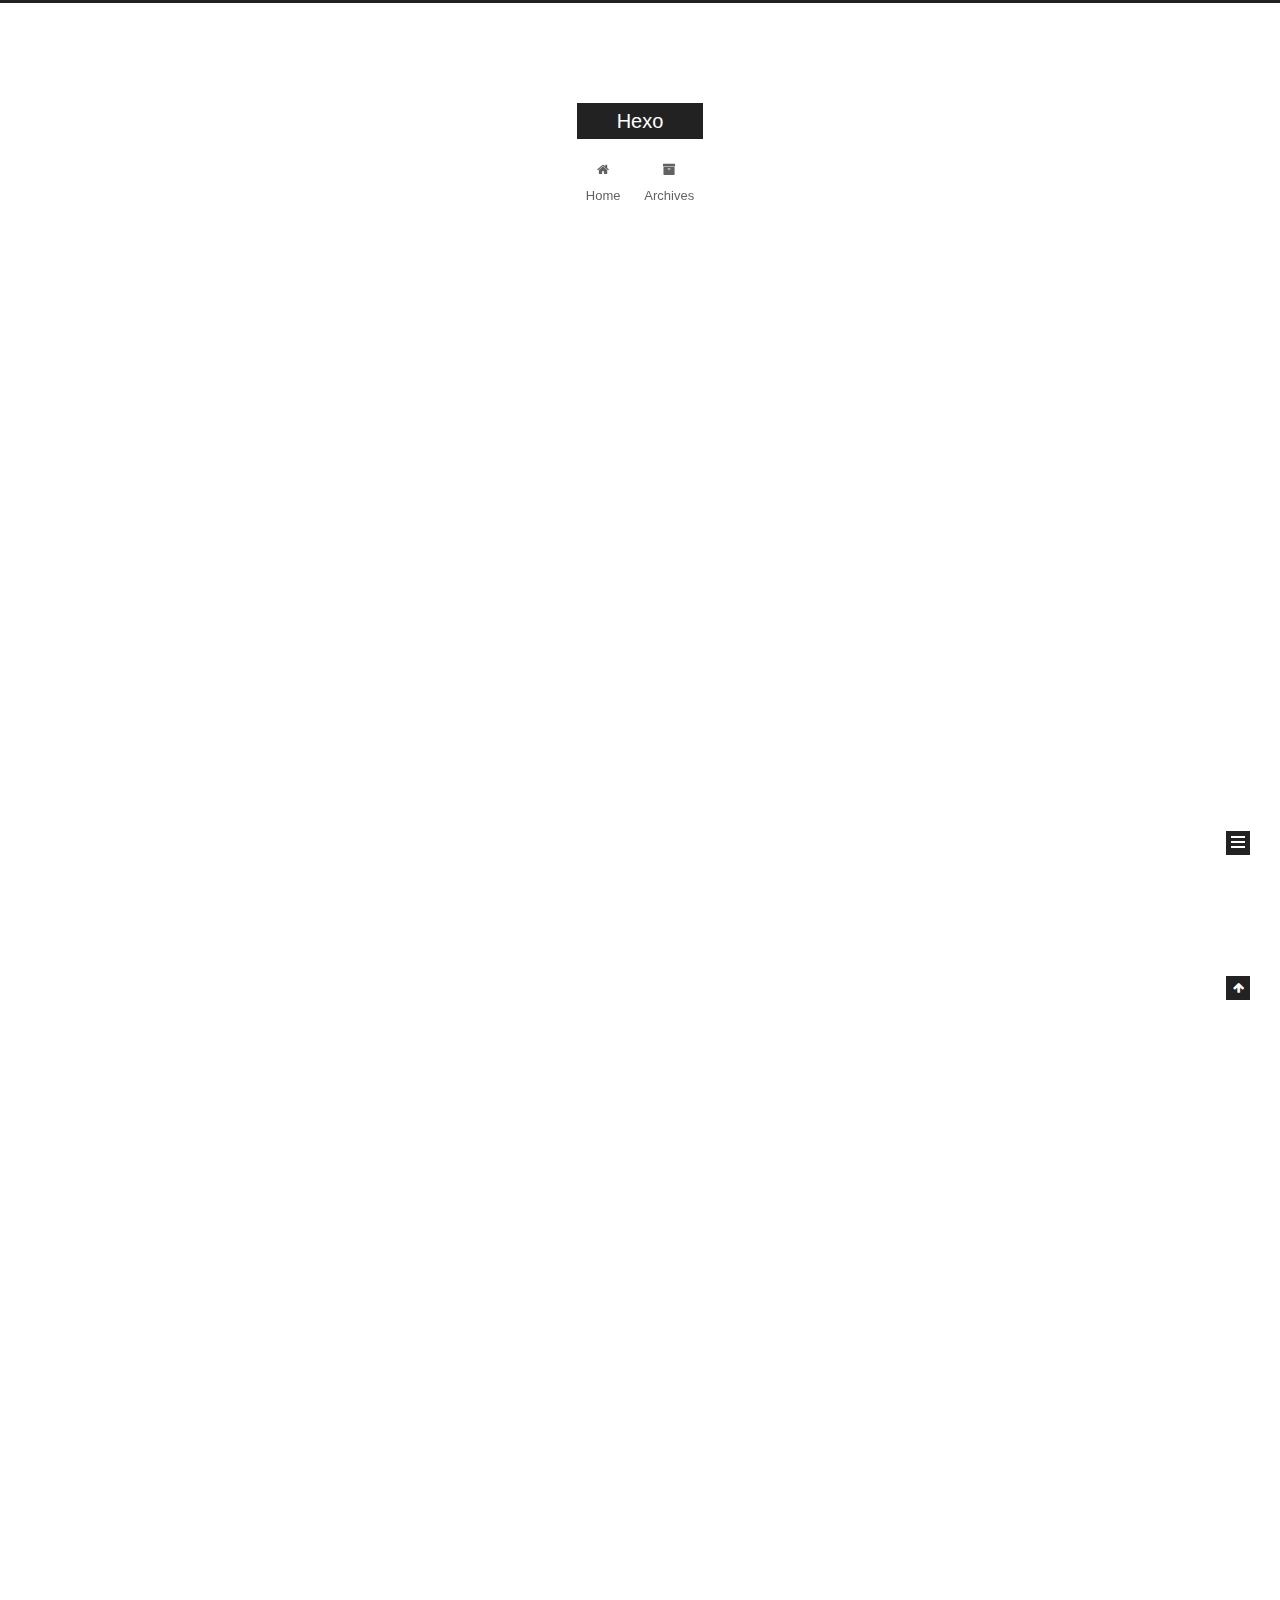
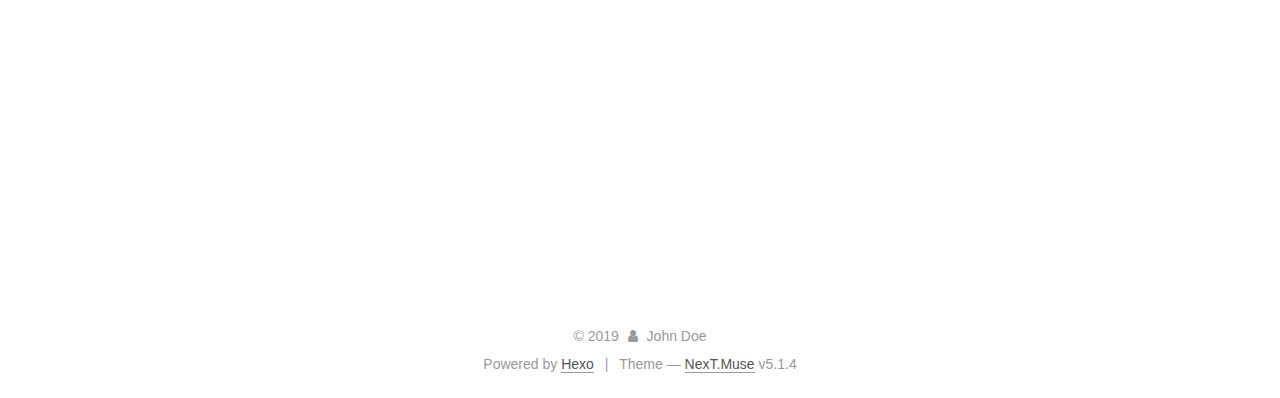
==== commit 144928c2: "Site updated: 2019-01-22 23:27:11" ====
--- a/index.html
+++ b/index.html
@@ -229,6 +229,130 @@
   
   
   <div class="post-block">
+    <link itemprop="mainEntityOfPage" href="http://yoursite.com/2019/01/22/你好/">
+
+    <span hidden itemprop="author" itemscope="" itemtype="http://schema.org/Person">
+      <meta itemprop="name" content="John Doe">
+      <meta itemprop="description" content="">
+      <meta itemprop="image" content="/images/avatar.gif">
+    </span>
+
+    <span hidden itemprop="publisher" itemscope="" itemtype="http://schema.org/Organization">
+      <meta itemprop="name" content="Hexo">
+    </span>
+
+    
+      <header class="post-header">
+
+        
+        
+          <h1 class="post-title" itemprop="name headline">
+                
+                <a class="post-title-link" href="/2019/01/22/你好/" itemprop="url">tomorrow</a></h1>
+        
+
+        <div class="post-meta">
+          <span class="post-time">
+            
+              <span class="post-meta-item-icon">
+                <i class="fa fa-calendar-o"></i>
+              </span>
+              
+                <span class="post-meta-item-text">Posted on</span>
+              
+              <time title="Post created" itemprop="dateCreated datePublished" datetime="2019-01-22T23:23:47+08:00">
+                2019-01-22
+              </time>
+            
+
+            
+
+            
+          </span>
+
+          
+
+          
+            
+          
+
+          
+          
+
+          
+
+          
+
+          
+
+        </div>
+      </header>
+    
+
+    
+    
+    
+    <div class="post-body" itemprop="articleBody">
+
+      
+      
+
+      
+        
+          
+            <h1 id="感悟"><a href="#感悟" class="headerlink" title="感悟"></a>感悟</h1><ol>
+<li>你好吗</li>
+<li>我很好</li>
+<li>谢谢你</li>
+</ol>
+
+          
+        
+      
+    </div>
+    
+    
+    
+
+    
+
+    
+
+    
+
+    <footer class="post-footer">
+      
+
+      
+
+      
+
+      
+      
+        <div class="post-eof"></div>
+      
+    </footer>
+  </div>
+  
+  
+  
+  </article>
+
+
+    
+      
+
+  
+
+  
+  
+  
+
+  <article class="post post-type-normal" itemscope="" itemtype="http://schema.org/Article">
+  
+  
+  
+  <div class="post-block">
     <link itemprop="mainEntityOfPage" href="http://yoursite.com/2019/01/22/post/">
 
     <span hidden itemprop="author" itemscope="" itemtype="http://schema.org/Person">
@@ -509,7 +633,7 @@
               
                 <a href="/archives/">
               
-                  <span class="site-state-item-count">2</span>
+                  <span class="site-state-item-count">3</span>
                   <span class="site-state-item-name">posts</span>
                 </a>
               </div>
--- a/css/main.css
+++ b/css/main.css
@@ -1822,7 +1822,7 @@
   width: 4px;
   height: 4px;
   border-radius: 50%;
-  background: #7f41ff;
+  background: #088b33;
 }
 .links-of-blogroll {
   font-size: 13px;
